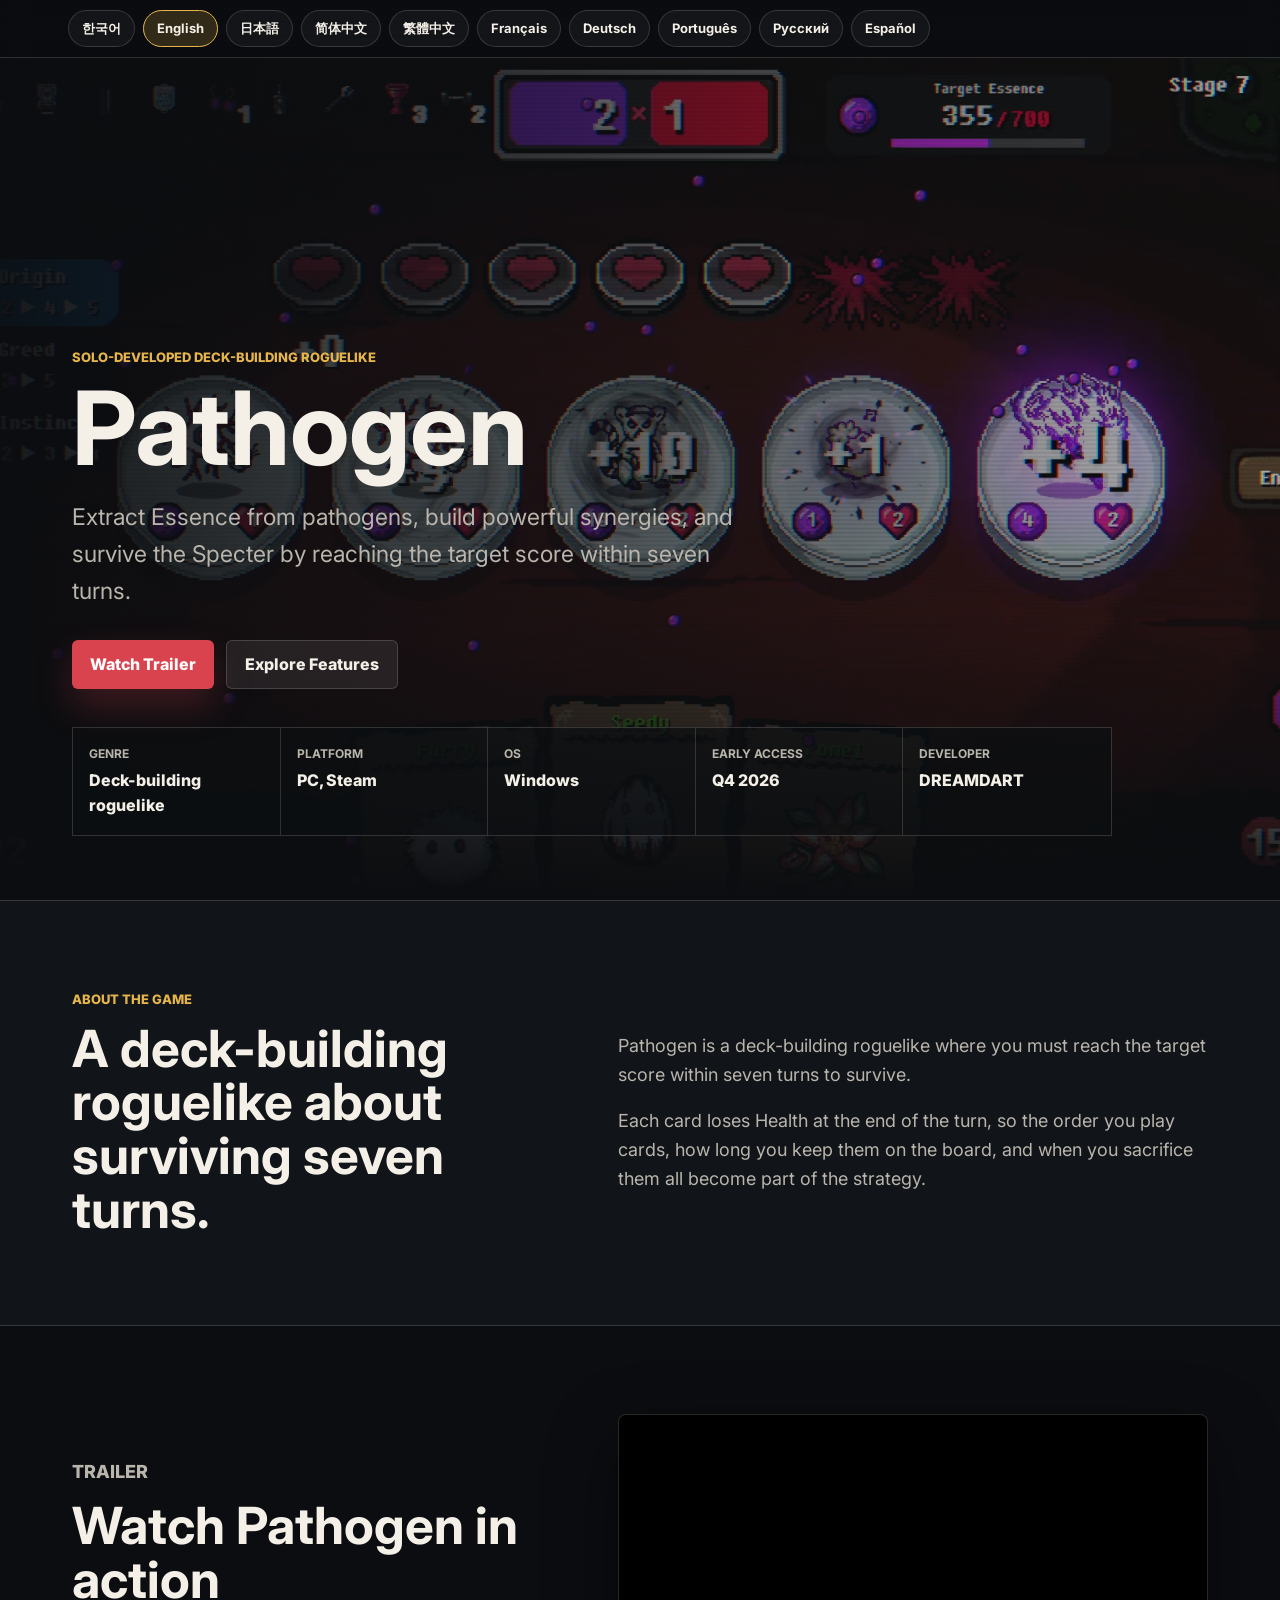
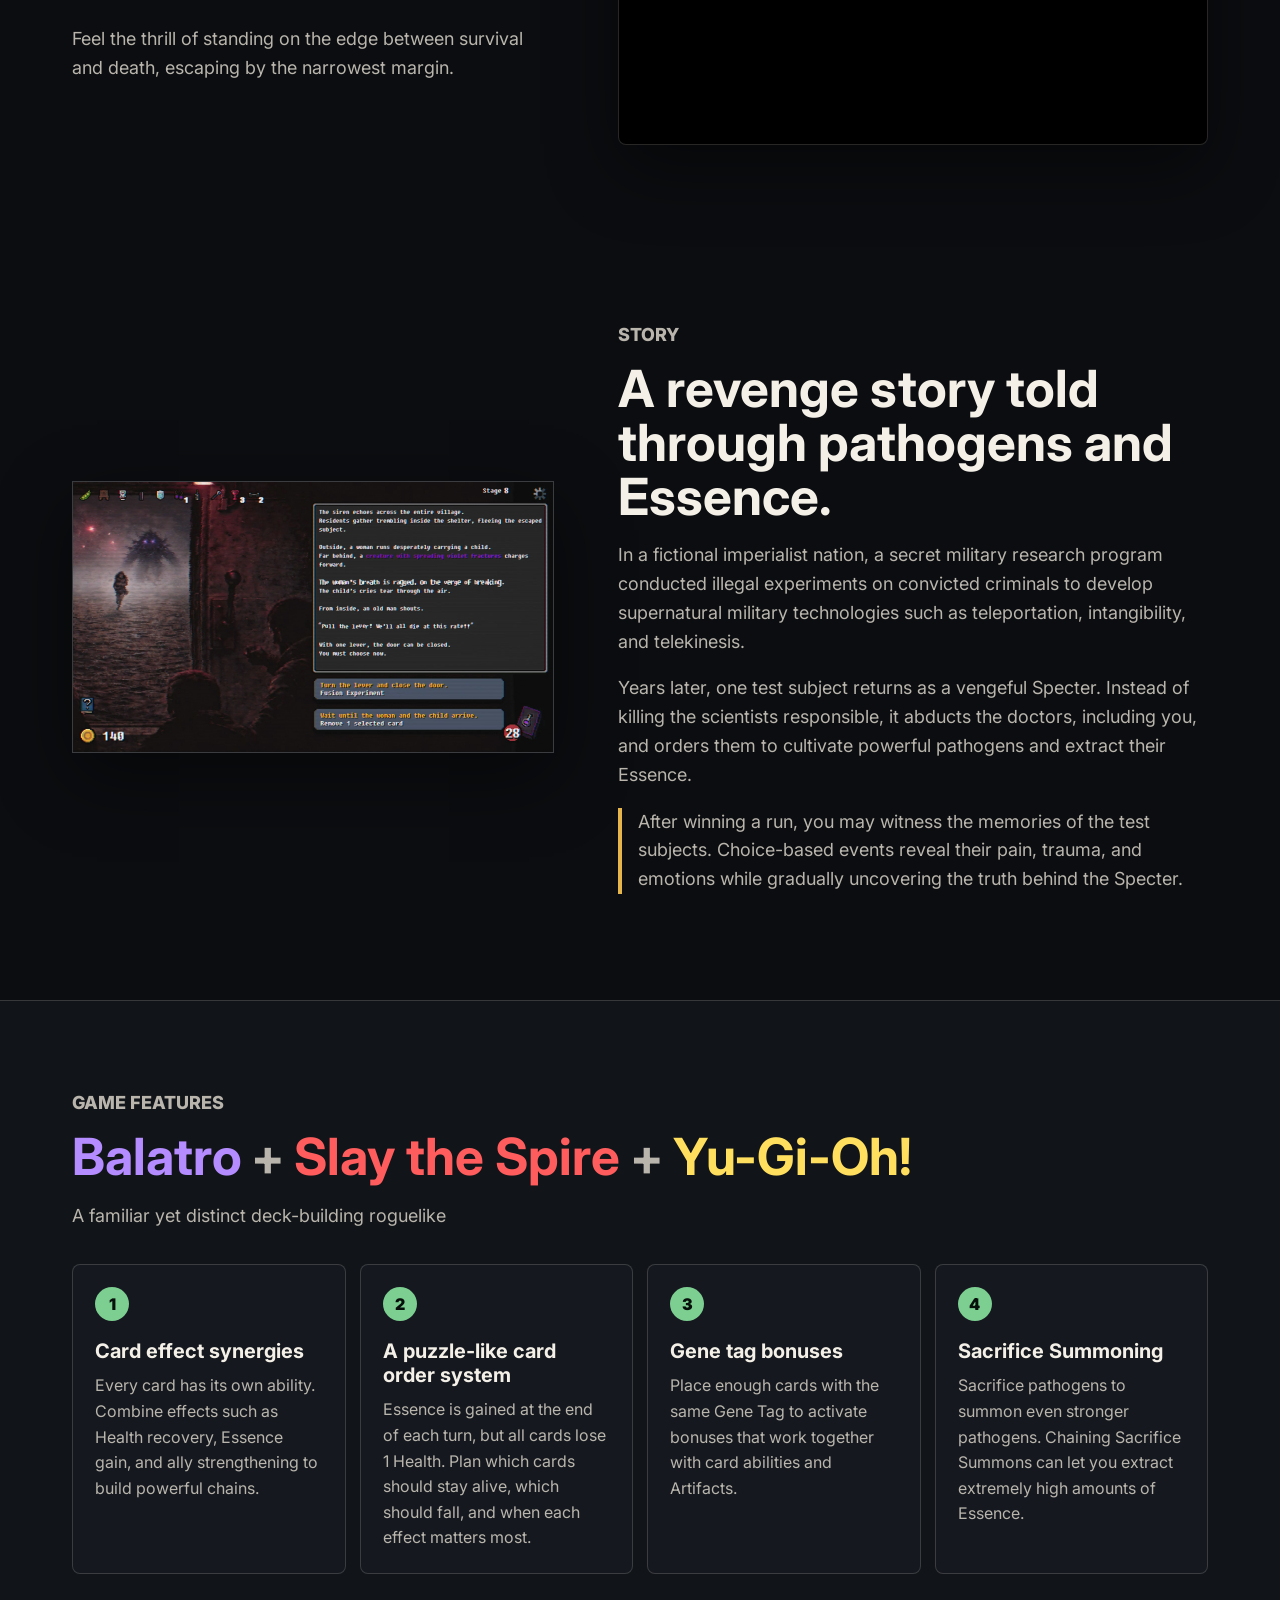
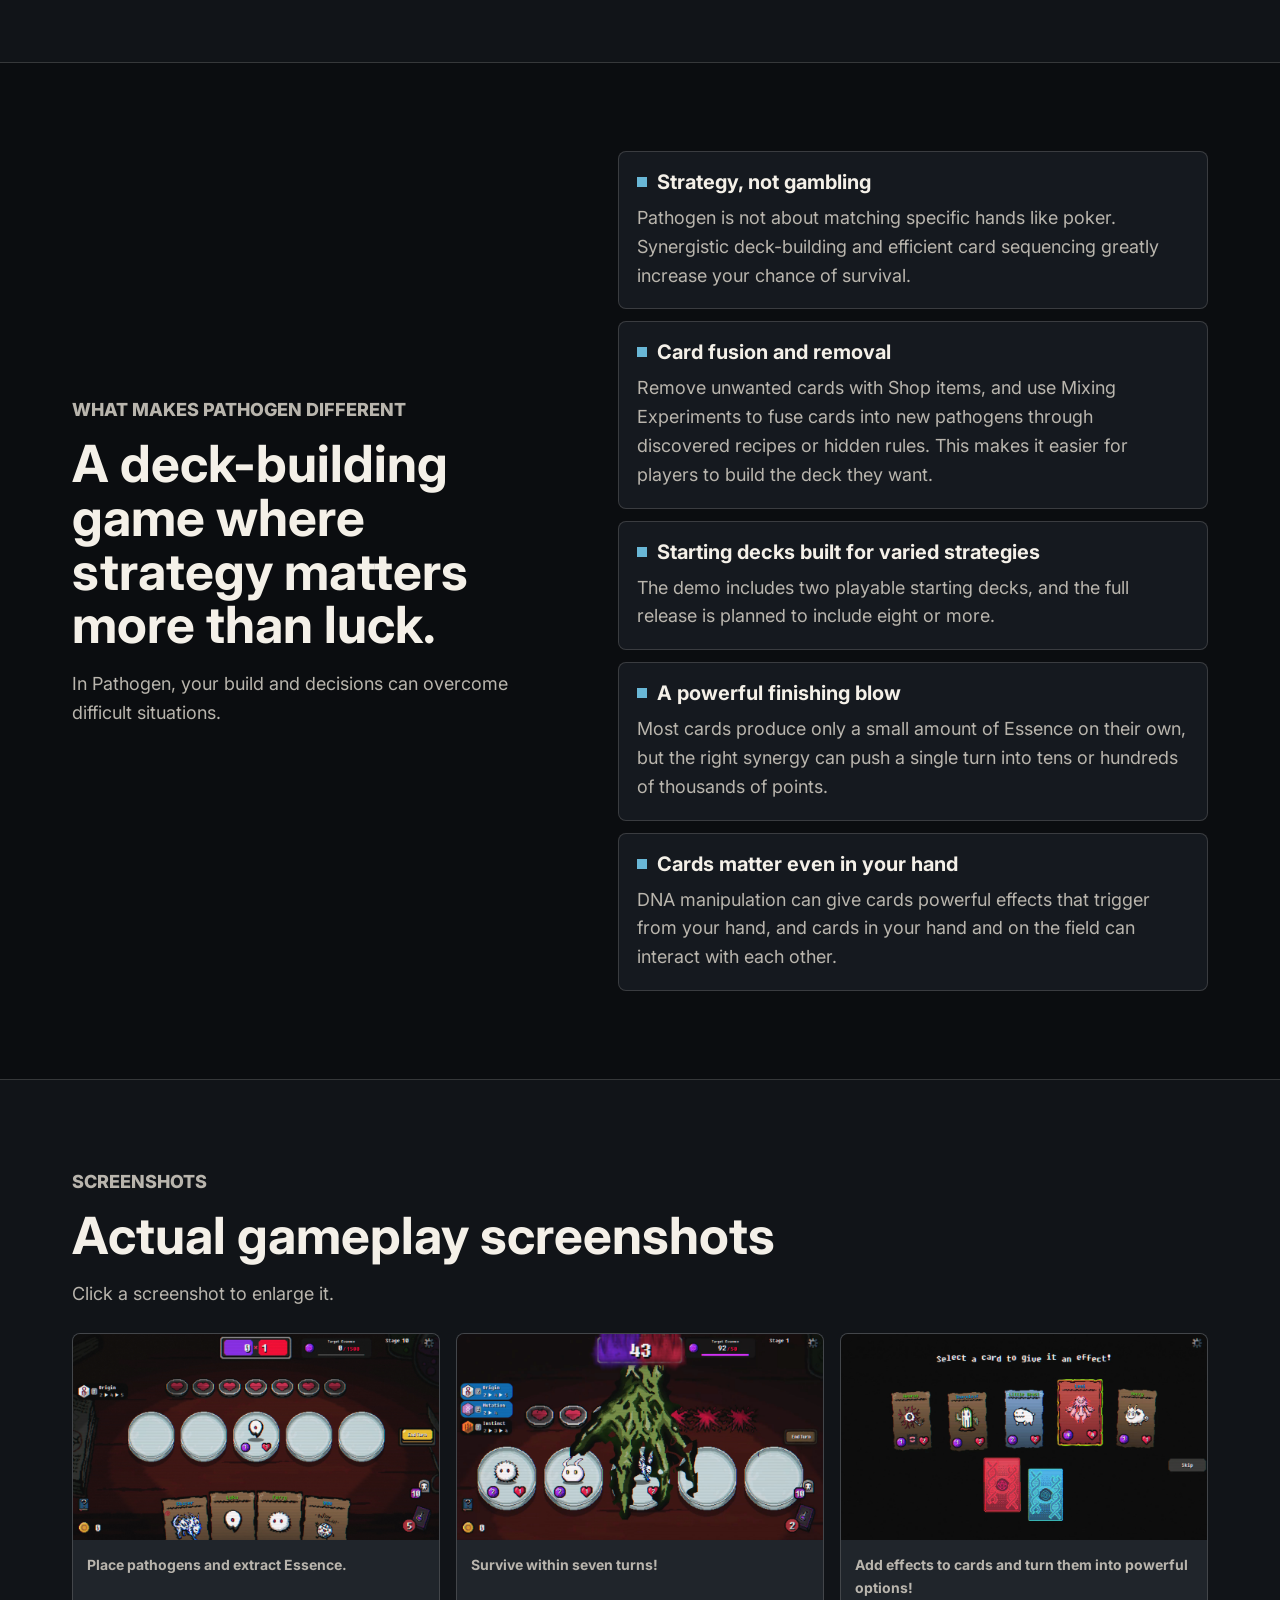
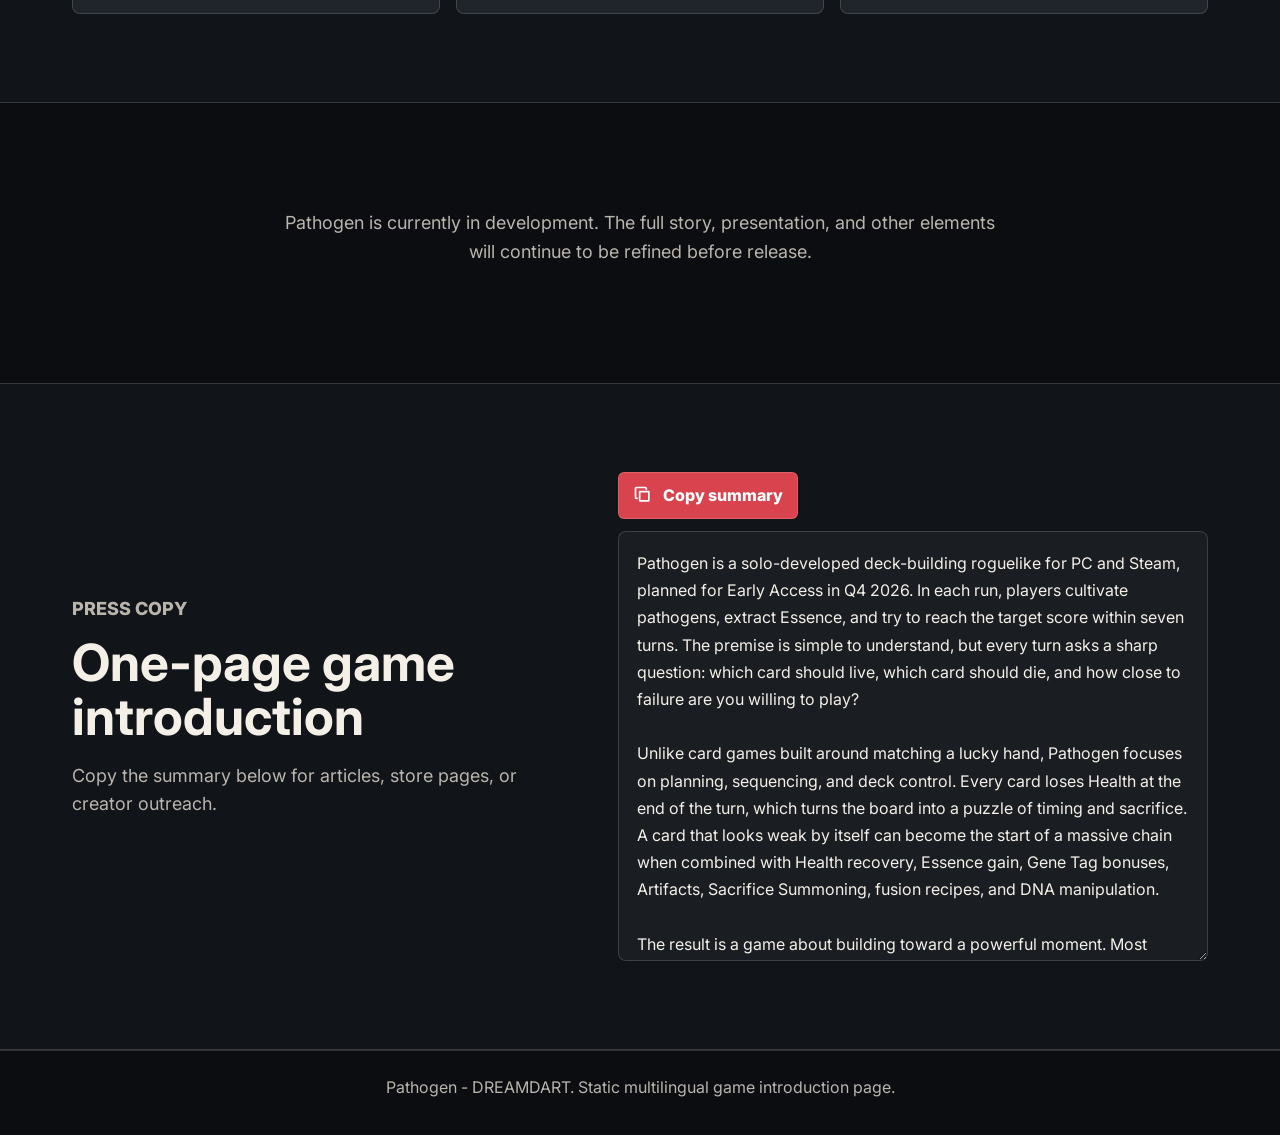
==== index.html @ 03e83bd9 "다시 업로드" ====
<!doctype html>
<html lang="en">
  <head>
    <meta charset="utf-8">
    <meta name="viewport" content="width=device-width, initial-scale=1">
    <title>Pathogen - Deck-Building Roguelike</title>
    <meta
      name="description"
      content="Pathogen is a deck-building roguelike where you extract Essence from pathogens and survive the Specter within seven turns."
    >
    <link rel="preconnect" href="https://fonts.googleapis.com">
    <link rel="preconnect" href="https://fonts.gstatic.com" crossorigin>
    <link
      href="https://fonts.googleapis.com/css2?family=Inter:wght@400;500;600;700;800&display=swap"
      rel="stylesheet"
    >
    <link rel="stylesheet" href="styles.css">
  </head>
  <body>
    <header class="language-bar" aria-label="Language selector">
      <nav class="language-list" id="languageList"></nav>
    </header>

    <main>
      <section class="hero" aria-labelledby="hero-title">
        <div class="hero-media" aria-hidden="true">
          <img src="assets/screenshots/screenshot0002.png" alt="">
        </div>
        <div class="hero-shade"></div>
        <div class="hero-content">
          <p class="eyebrow" data-i18n="hero.kicker"></p>
          <h1 id="hero-title" data-i18n="hero.title"></h1>
          <p class="hero-copy" data-i18n="hero.copy"></p>
          <div class="hero-actions">
            <a class="button primary" href="#trailer" data-i18n="hero.trailer"></a>
            <a class="button secondary" href="#features" data-i18n="hero.features"></a>
          </div>
          <dl class="hero-facts">
            <div>
              <dt data-i18n="facts.genre.label"></dt>
              <dd data-i18n="facts.genre.value"></dd>
            </div>
            <div>
              <dt data-i18n="facts.platform.label"></dt>
              <dd data-i18n="facts.platform.value"></dd>
            </div>
            <div>
              <dt data-i18n="facts.os.label"></dt>
              <dd data-i18n="facts.os.value"></dd>
            </div>
            <div>
              <dt data-i18n="facts.release.label"></dt>
              <dd data-i18n="facts.release.value"></dd>
            </div>
            <div>
              <dt data-i18n="facts.developer.label"></dt>
              <dd data-i18n="facts.developer.value"></dd>
            </div>
          </dl>
        </div>
      </section>

      <section class="intro section-band">
        <div class="section-inner intro-grid">
          <div>
            <p class="eyebrow" data-i18n="overview.kicker"></p>
            <h2 data-i18n="overview.title"></h2>
          </div>
          <div class="intro-copy">
            <p data-i18n="overview.body1"></p>
            <p data-i18n="overview.body2"></p>
          </div>
        </div>
      </section>

      <section id="trailer" class="section-inner trailer-layout" aria-labelledby="trailer-title">
        <div>
          <p class="eyebrow" data-i18n="trailerSection.kicker"></p>
          <h2 id="trailer-title" data-i18n="trailerSection.title"></h2>
          <p data-i18n="trailerSection.body"></p>
        </div>
        <div class="video-frame">
          <iframe
            data-youtube-id="5Hpw1_-Cxgo"
            title="Pathogen trailer"
            referrerpolicy="strict-origin-when-cross-origin"
            allow="accelerometer; autoplay; clipboard-write; encrypted-media; gyroscope; picture-in-picture; web-share"
            allowfullscreen
          ></iframe>
        </div>
      </section>

      <section class="section-inner story-layout" aria-labelledby="story-title">
        <div class="story-image">
          <img src="assets/screenshots/screenshot0004.png" alt="Pathogen story event choice screen">
        </div>
        <div>
          <p class="eyebrow" data-i18n="story.kicker"></p>
          <h2 id="story-title" data-i18n="story.title"></h2>
          <p data-i18n="story.body1"></p>
          <p data-i18n="story.body2"></p>
          <p class="note" data-i18n="story.note"></p>
        </div>
      </section>

      <section id="features" class="section-band feature-band" aria-labelledby="features-title">
        <div class="section-inner">
          <div class="section-heading">
            <p class="eyebrow" data-i18n="features.kicker"></p>
            <h2 id="features-title" data-i18n-rich="features.title"></h2>
            <p data-i18n="features.subtitle"></p>
          </div>
          <div class="feature-grid" id="featureGrid"></div>
        </div>
      </section>

      <section class="section-inner difference-layout" aria-labelledby="difference-title">
        <div>
          <p class="eyebrow" data-i18n="difference.kicker"></p>
          <h2 id="difference-title" data-i18n="difference.title"></h2>
          <p data-i18n="difference.subtitle"></p>
        </div>
        <div class="difference-list" id="differenceList"></div>
      </section>

      <section class="gallery section-band" aria-labelledby="gallery-title">
        <div class="section-inner">
          <div class="section-heading compact">
            <p class="eyebrow" data-i18n="gallery.kicker"></p>
            <h2 id="gallery-title" data-i18n="gallery.title"></h2>
            <p data-i18n="gallery.hint"></p>
          </div>
          <div class="gallery-grid">
            <figure>
              <button class="gallery-button" type="button" data-gallery-image="assets/screenshots/screenshot0001.png">
                <img src="assets/screenshots/screenshot0001.png" alt="Early Pathogen battle board">
              </button>
              <figcaption data-i18n="gallery.items.0"></figcaption>
            </figure>
            <figure>
              <button class="gallery-button" type="button" data-gallery-image="assets/screenshots/screenshot0003.png">
                <img src="assets/screenshots/screenshot0003.png" alt="Boss encounter in Pathogen">
              </button>
              <figcaption data-i18n="gallery.items.1"></figcaption>
            </figure>
            <figure>
              <button class="gallery-button" type="button" data-gallery-image="assets/screenshots/screenshot0005.png">
                <img src="assets/screenshots/screenshot0005.png" alt="DNA modification reward cards">
              </button>
              <figcaption data-i18n="gallery.items.2"></figcaption>
            </figure>
          </div>
        </div>
      </section>

      <section class="section-inner cta" aria-labelledby="cta-title">
        <p id="cta-title" data-i18n="cta.body"></p>
      </section>

      <section class="press section-band" aria-labelledby="press-title">
        <div class="section-inner press-layout">
          <div>
            <p class="eyebrow" data-i18n="press.kicker"></p>
            <h2 id="press-title" data-i18n="press.title"></h2>
            <p data-i18n="press.intro"></p>
          </div>
          <div class="press-copy">
            <button class="icon-button" id="copyPress" type="button">
              <svg aria-hidden="true" viewBox="0 0 24 24">
                <path d="M8 8h11v11H8z"></path>
                <path d="M5 16H4a1 1 0 0 1-1-1V4a1 1 0 0 1 1-1h11a1 1 0 0 1 1 1v1"></path>
              </svg>
              <span data-copy-label data-i18n="press.button"></span>
            </button>
            <textarea id="pressText" readonly></textarea>
          </div>
        </div>
      </section>
    </main>

    <div class="image-modal" id="imageModal" aria-hidden="true">
      <div class="image-modal-panel" role="dialog" aria-modal="true">
        <button class="modal-close" id="modalClose" type="button">×</button>
        <img id="modalImage" alt="">
        <p id="modalCaption"></p>
      </div>
    </div>

    <footer class="footer">
      <span data-i18n="footer"></span>
    </footer>

    <script src="script.js"></script>
  </body>
</html>
---- styles.css ----
:root {
  color-scheme: dark;
  --bg: #0b0d10;
  --panel: #15191f;
  --panel-2: #20252b;
  --text: #f4f0e8;
  --muted: #b9b5ad;
  --line: rgba(244, 240, 232, 0.16);
  --red: #d9434e;
  --gold: #e6b64c;
  --green: #7ccf91;
  --blue: #69b7d6;
  --shadow: rgba(0, 0, 0, 0.45);
}

* {
  box-sizing: border-box;
}

html {
  scroll-behavior: smooth;
}

body {
  margin: 0;
  background: var(--bg);
  color: var(--text);
  font-family: Inter, system-ui, -apple-system, BlinkMacSystemFont, "Segoe UI", sans-serif;
  line-height: 1.6;
}

img {
  display: block;
  max-width: 100%;
}

a {
  color: inherit;
}

.language-bar {
  position: sticky;
  top: 0;
  z-index: 20;
  border-bottom: 1px solid var(--line);
  background: rgba(11, 13, 16, 0.92);
  backdrop-filter: blur(14px);
}

.language-list {
  display: flex;
  gap: 8px;
  max-width: 1180px;
  margin: 0 auto;
  padding: 10px 18px;
  overflow-x: auto;
  scrollbar-width: none;
}

.language-list::-webkit-scrollbar {
  display: none;
}

.language-list button {
  flex: 0 0 auto;
  min-height: 36px;
  border: 1px solid var(--line);
  border-radius: 999px;
  background: rgba(255, 255, 255, 0.04);
  color: var(--text);
  font: inherit;
  font-size: 13px;
  font-weight: 700;
  padding: 7px 13px;
  cursor: pointer;
}

.language-list button:hover,
.language-list button.is-active {
  border-color: var(--gold);
  background: rgba(230, 182, 76, 0.18);
}

.hero {
  position: relative;
  min-height: calc(100vh - 58px);
  display: flex;
  align-items: flex-end;
  overflow: hidden;
}

.hero-media,
.hero-shade {
  position: absolute;
  inset: 0;
}

.hero-media img {
  width: 100%;
  height: 100%;
  object-fit: cover;
}

.hero-shade {
  background:
    linear-gradient(90deg, rgba(11, 13, 16, 0.95), rgba(11, 13, 16, 0.66) 48%, rgba(11, 13, 16, 0.3)),
    linear-gradient(0deg, #0b0d10 0%, rgba(11, 13, 16, 0) 32%);
}

.hero-content {
  position: relative;
  width: min(1180px, 100%);
  margin: 0 auto;
  padding: 96px 22px 64px;
}

.eyebrow {
  margin: 0 0 12px;
  color: var(--gold);
  font-size: 13px;
  font-weight: 800;
  letter-spacing: 0;
  text-transform: uppercase;
}

h1,
h2,
h3,
p {
  overflow-wrap: anywhere;
}

h1 {
  max-width: 760px;
  margin: 0;
  font-size: clamp(48px, 8vw, 104px);
  line-height: 0.95;
  letter-spacing: 0;
}

h2 {
  margin: 0;
  font-size: clamp(30px, 4vw, 58px);
  line-height: 1.05;
  letter-spacing: 0;
}

.game-mix-title {
  display: inline-flex;
  flex-wrap: wrap;
  gap: 0.18em;
}

.section-heading {
  max-width: 1120px;
  margin-bottom: 34px;
}

.mix-balatro {
  color: #b58cff;
}

.mix-slay {
  color: #ff5d5d;
}

.mix-yugioh {
  color: #ffdf5d;
}

.mix-plus {
  color: var(--muted);
}

h3 {
  margin: 0 0 10px;
  font-size: 20px;
  line-height: 1.2;
}

.hero-copy {
  max-width: 690px;
  margin: 22px 0 0;
  color: var(--muted);
  font-size: clamp(18px, 2vw, 23px);
}

.hero-actions {
  display: flex;
  flex-wrap: wrap;
  gap: 12px;
  margin: 30px 0;
}

.button {
  display: inline-flex;
  align-items: center;
  justify-content: center;
  min-height: 46px;
  border-radius: 6px;
  padding: 11px 18px;
  font-weight: 800;
  text-decoration: none;
}

.button.primary {
  background: var(--red);
  color: #fff;
  box-shadow: 0 16px 36px rgba(217, 67, 78, 0.25);
}

.button.secondary {
  border: 1px solid var(--line);
  background: rgba(255, 255, 255, 0.08);
}

.hero-facts {
  display: grid;
  grid-template-columns: repeat(5, minmax(0, 1fr));
  max-width: 1040px;
  margin: 38px 0 0;
  border: 1px solid var(--line);
  background: rgba(12, 14, 17, 0.72);
}

.hero-facts div {
  min-width: 0;
  padding: 16px;
  border-right: 1px solid var(--line);
}

.hero-facts div:last-child {
  border-right: 0;
}

dt {
  color: var(--muted);
  font-size: 12px;
  font-weight: 700;
  text-transform: uppercase;
}

dd {
  margin: 4px 0 0;
  font-weight: 800;
}

.section-band {
  background: #111418;
  border-block: 1px solid var(--line);
}

.section-inner {
  width: min(1180px, 100%);
  margin: 0 auto;
  padding: 88px 22px;
}

.intro-grid,
.story-layout,
.difference-layout,
.trailer-layout,
.press-layout {
  display: grid;
  grid-template-columns: minmax(0, 0.9fr) minmax(0, 1.1fr);
  gap: clamp(28px, 5vw, 72px);
  align-items: center;
}

.intro-copy p,
.story-layout p,
.difference-layout p,
.trailer-layout p,
.press-layout p,
.section-heading p,
.cta p {
  color: var(--muted);
  font-size: 18px;
}

.video-frame {
  position: relative;
  overflow: hidden;
  border: 1px solid var(--line);
  border-radius: 8px;
  background: #000;
  box-shadow: 0 24px 70px var(--shadow);
  aspect-ratio: 16 / 9;
}

.video-frame iframe {
  position: absolute;
  inset: 0;
  width: 100%;
  height: 100%;
  border: 0;
}

.story-image {
  border: 1px solid var(--line);
  background: var(--panel);
  box-shadow: 0 24px 70px var(--shadow);
}

.story-image img {
  width: 100%;
  aspect-ratio: 16 / 9;
  object-fit: cover;
}

.note {
  border-left: 4px solid var(--gold);
  padding-left: 16px;
}

.section-heading.compact {
  margin-bottom: 24px;
}

.feature-grid {
  display: grid;
  grid-template-columns: repeat(4, minmax(0, 1fr));
  gap: 14px;
}

.feature-card,
.difference-item {
  border: 1px solid var(--line);
  border-radius: 8px;
  background: var(--panel);
}

.feature-card {
  min-height: 270px;
  padding: 22px;
}

.feature-card .number {
  display: inline-grid;
  place-items: center;
  width: 34px;
  height: 34px;
  margin-bottom: 18px;
  border-radius: 50%;
  background: var(--green);
  color: #07100a;
  font-weight: 900;
}

.feature-card p,
.difference-item p {
  margin: 0;
  color: var(--muted);
}

.difference-list {
  display: grid;
  gap: 12px;
}

.difference-item {
  padding: 18px;
}

.difference-item h3 {
  display: flex;
  align-items: center;
  gap: 10px;
}

.difference-item h3::before {
  content: "";
  width: 10px;
  height: 10px;
  flex: 0 0 auto;
  background: var(--blue);
}

.gallery-grid {
  display: grid;
  grid-template-columns: repeat(3, minmax(0, 1fr));
  gap: 16px;
}

figure {
  margin: 0;
  overflow: hidden;
  border: 1px solid var(--line);
  border-radius: 8px;
  background: var(--panel-2);
}

figure img {
  width: 100%;
  aspect-ratio: 16 / 9;
  object-fit: cover;
}

.gallery-button {
  display: block;
  width: 100%;
  padding: 0;
  border: 0;
  background: transparent;
  color: inherit;
  cursor: zoom-in;
}

.gallery-button img {
  transition: transform 180ms ease, filter 180ms ease;
}

.gallery-button:hover img,
.gallery-button:focus-visible img {
  filter: brightness(1.12);
  transform: scale(1.02);
}

figcaption {
  min-height: 64px;
  padding: 14px;
  color: var(--muted);
  font-size: 14px;
  font-weight: 700;
}

.cta {
  text-align: center;
}

.cta p {
  max-width: 720px;
  margin: 18px auto 28px;
}

.press-copy {
  display: grid;
  gap: 12px;
}

.icon-button {
  justify-self: start;
  display: inline-flex;
  align-items: center;
  gap: 10px;
  min-height: 44px;
  border: 1px solid var(--line);
  border-radius: 6px;
  background: var(--red);
  color: #fff;
  font: inherit;
  font-weight: 800;
  padding: 10px 14px;
  cursor: pointer;
}

.icon-button svg {
  width: 20px;
  height: 20px;
  fill: none;
  stroke: currentColor;
  stroke-width: 2;
  stroke-linecap: round;
  stroke-linejoin: round;
}

.press-copy textarea {
  width: 100%;
  min-height: 430px;
  resize: vertical;
  border: 1px solid var(--line);
  border-radius: 8px;
  background: rgba(255, 255, 255, 0.04);
  color: var(--text);
  font: inherit;
  line-height: 1.7;
  padding: 18px;
}

.image-modal {
  position: fixed;
  inset: 0;
  z-index: 40;
  display: none;
  align-items: center;
  justify-content: center;
  padding: 24px;
  background: rgba(0, 0, 0, 0.82);
}

.image-modal.is-open {
  display: flex;
}

.modal-open {
  overflow: hidden;
}

.image-modal-panel {
  position: relative;
  width: min(1180px, 100%);
}

.image-modal-panel img {
  width: 100%;
  max-height: 82vh;
  object-fit: contain;
  border: 1px solid var(--line);
  border-radius: 8px;
  background: #000;
}

.image-modal-panel p {
  margin: 12px 0 0;
  color: var(--text);
  text-align: center;
  font-weight: 700;
}

.modal-close {
  position: absolute;
  top: -16px;
  right: -16px;
  display: grid;
  place-items: center;
  width: 42px;
  height: 42px;
  border: 1px solid var(--line);
  border-radius: 50%;
  background: var(--red);
  color: #fff;
  font-size: 30px;
  line-height: 1;
  cursor: pointer;
}

.footer {
  border-top: 1px solid var(--line);
  padding: 24px 18px 34px;
  color: var(--muted);
  text-align: center;
}

@media (max-width: 920px) {
  .hero-facts,
  .feature-grid,
  .gallery-grid,
  .intro-grid,
  .story-layout,
  .difference-layout,
  .trailer-layout,
  .press-layout {
    grid-template-columns: 1fr;
  }

  .hero-facts div {
    border-right: 0;
    border-bottom: 1px solid var(--line);
  }

  .hero-facts div:last-child {
    border-bottom: 0;
  }

  .feature-card {
    min-height: auto;
  }
}

@media (max-width: 560px) {
  .hero {
    min-height: 720px;
  }

  .hero-content,
  .section-inner {
    padding-inline: 16px;
  }

  .hero-content {
    padding-top: 72px;
  }

  .button {
    width: 100%;
  }

  .modal-close {
    top: 8px;
    right: 8px;
  }
}
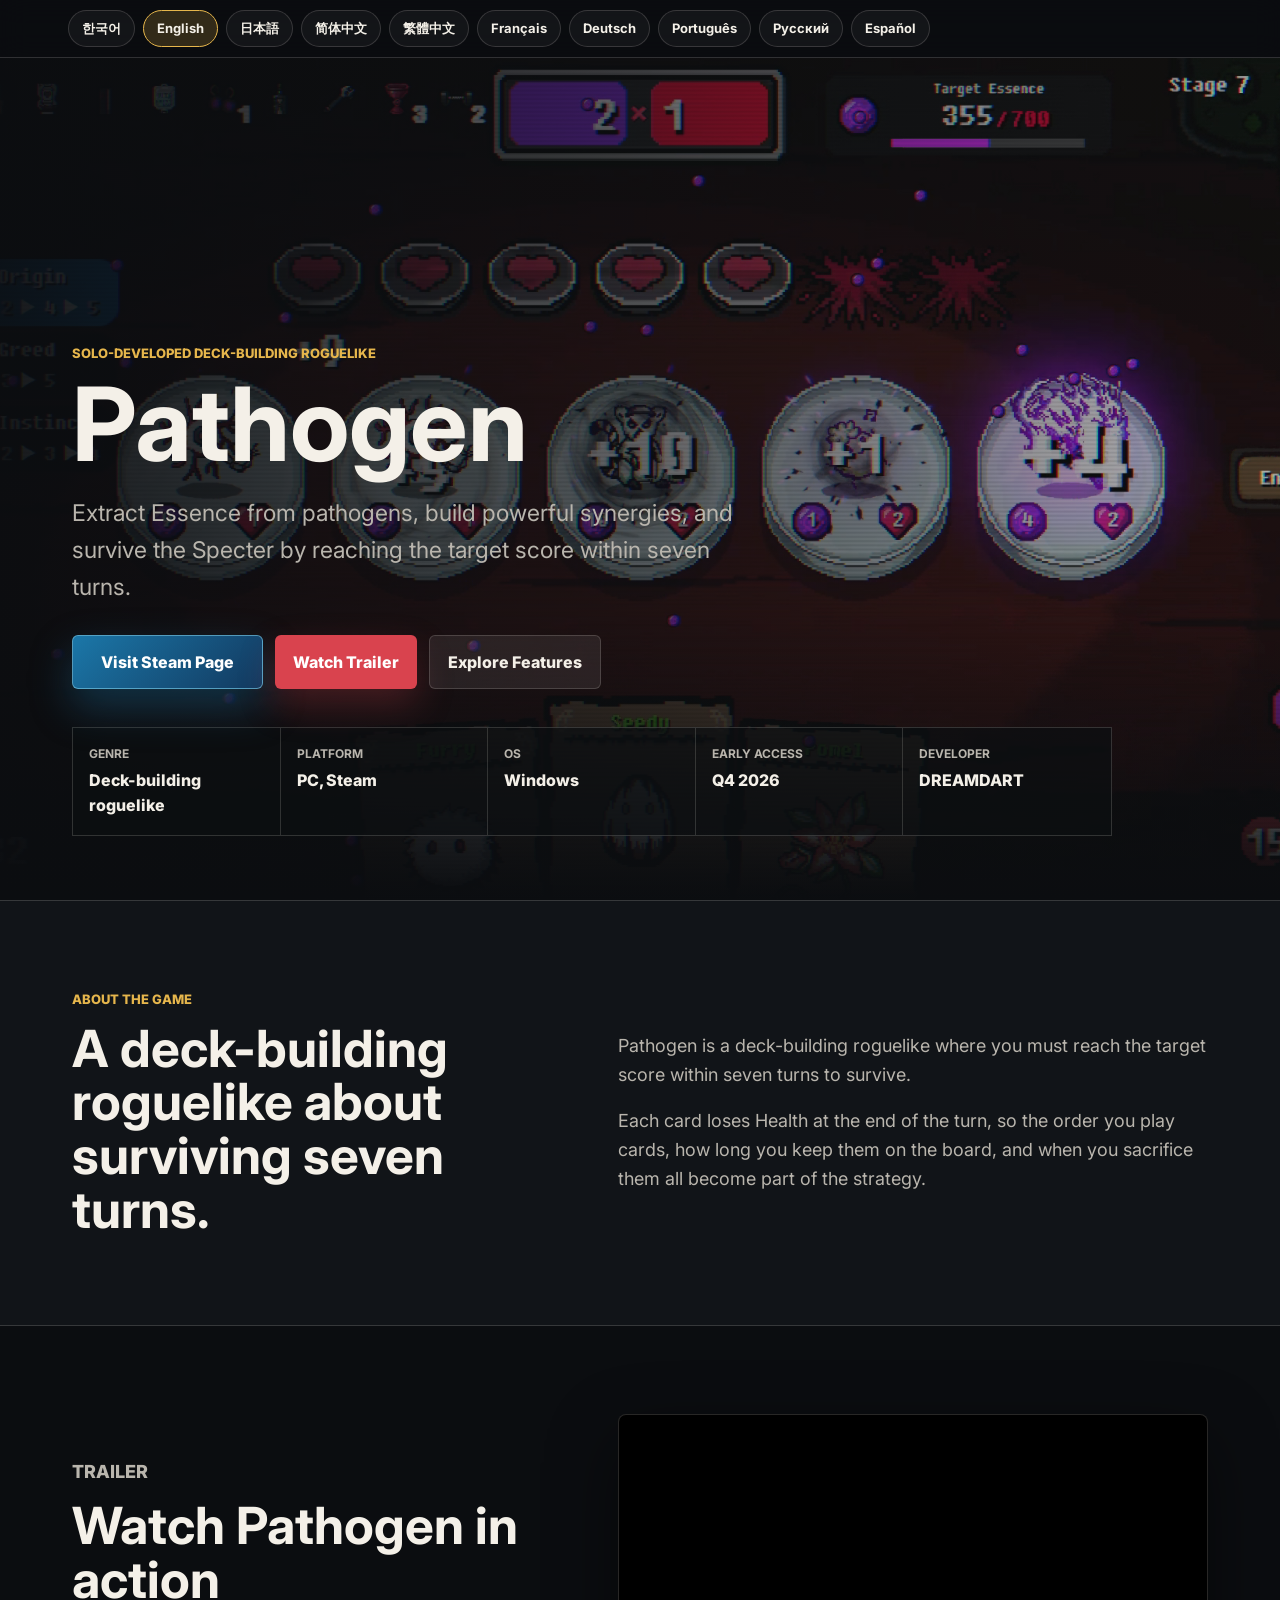
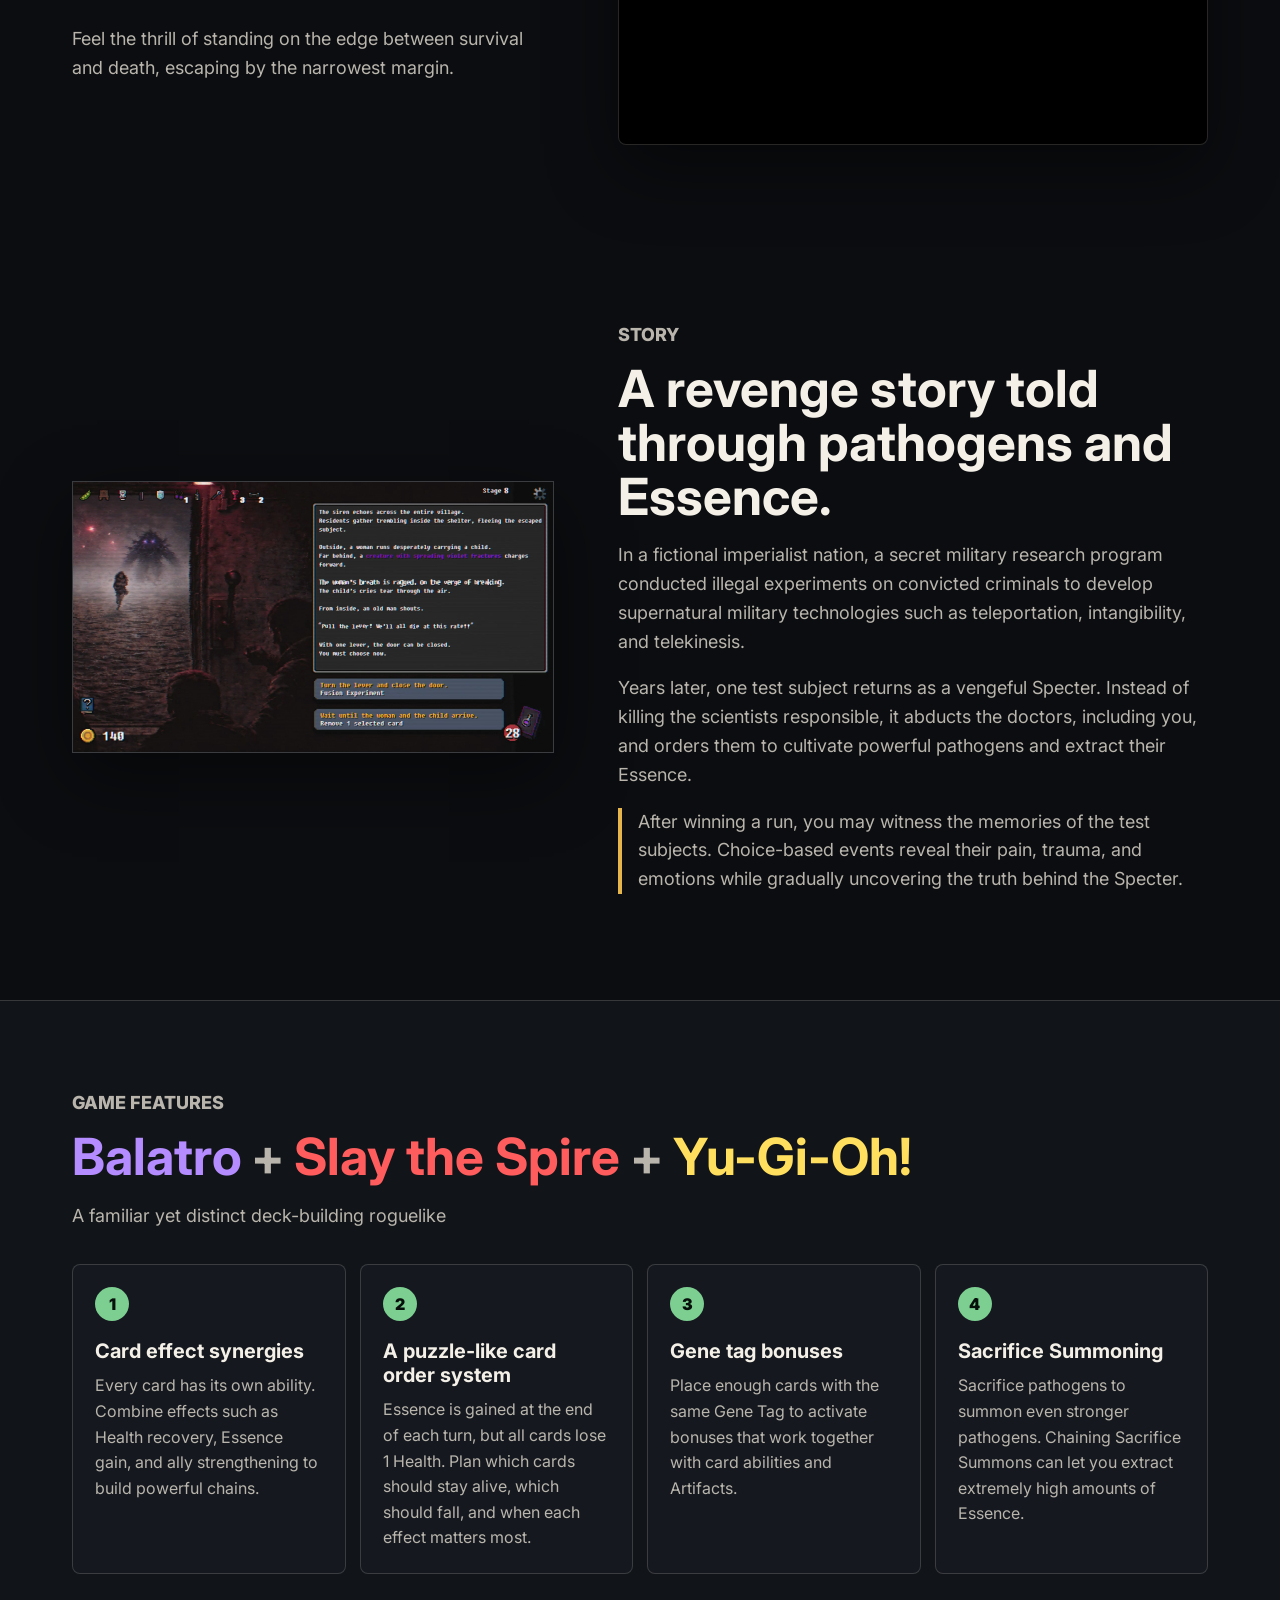
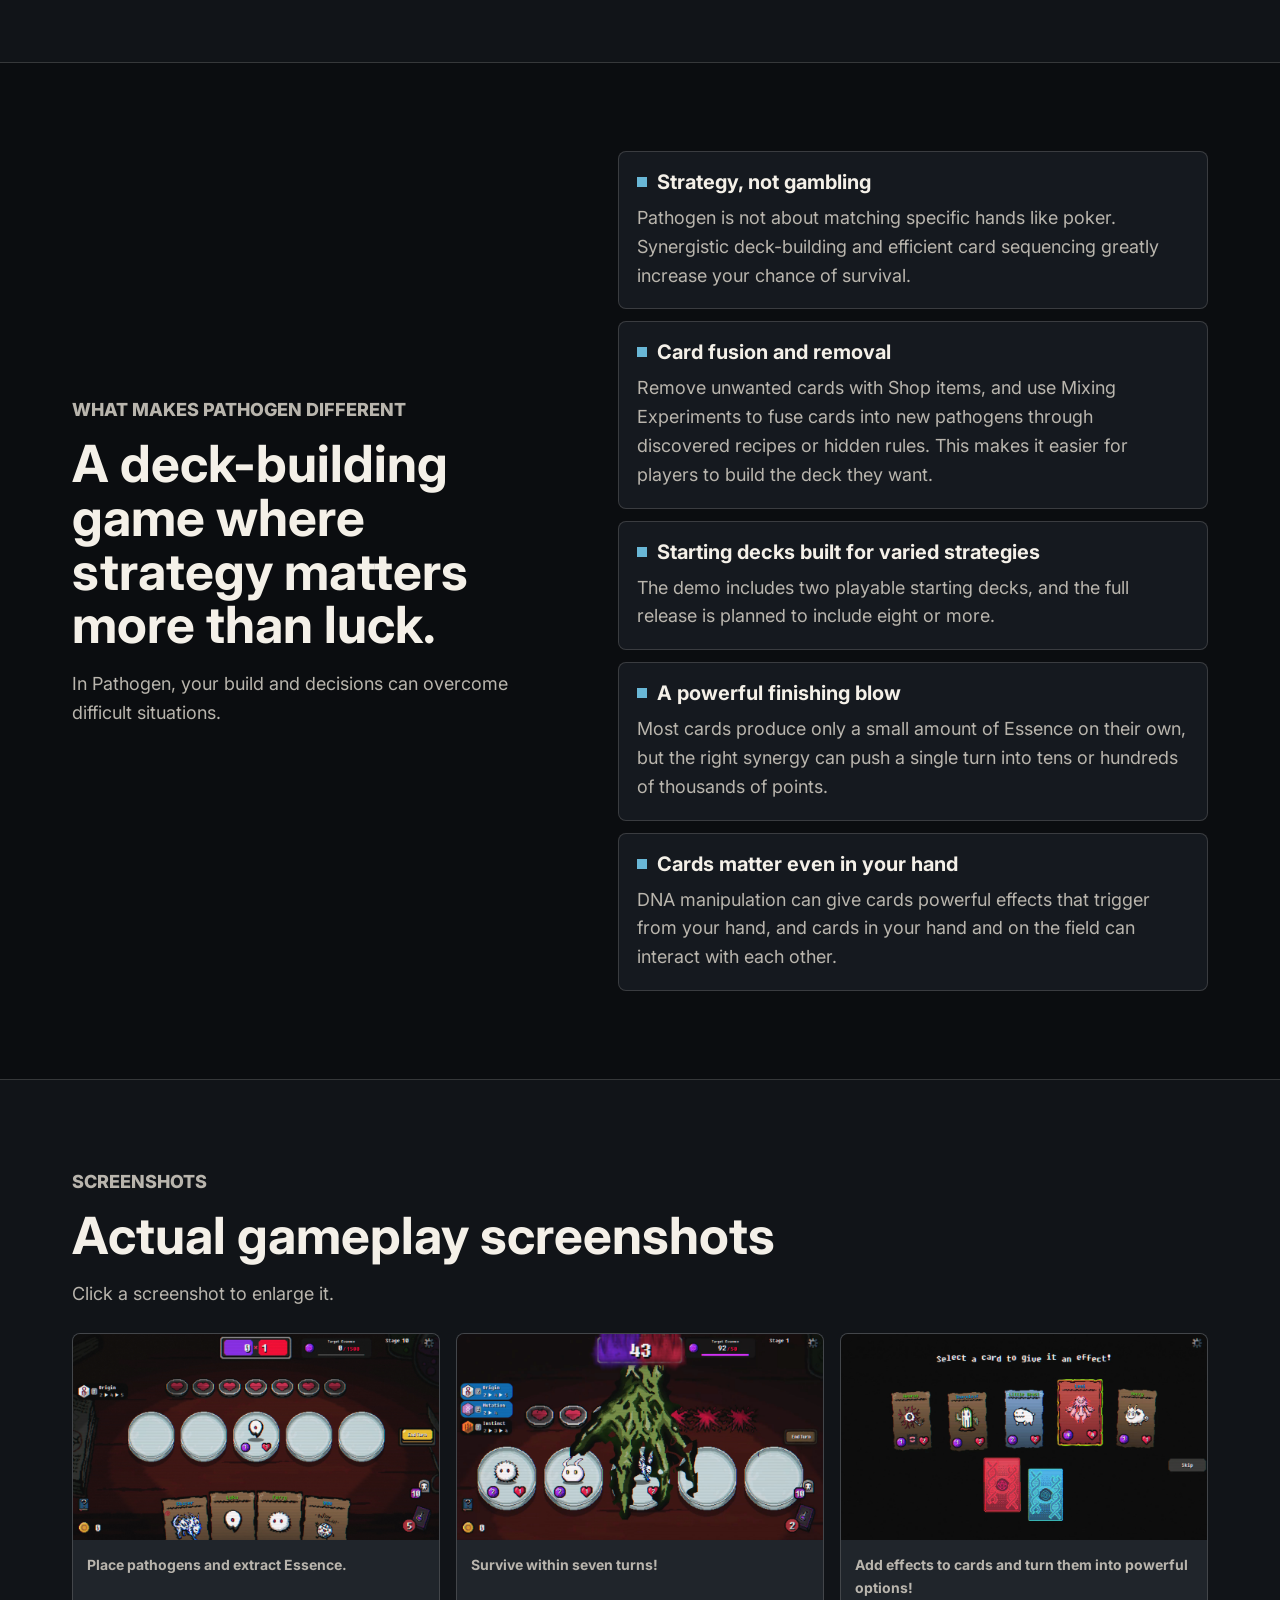
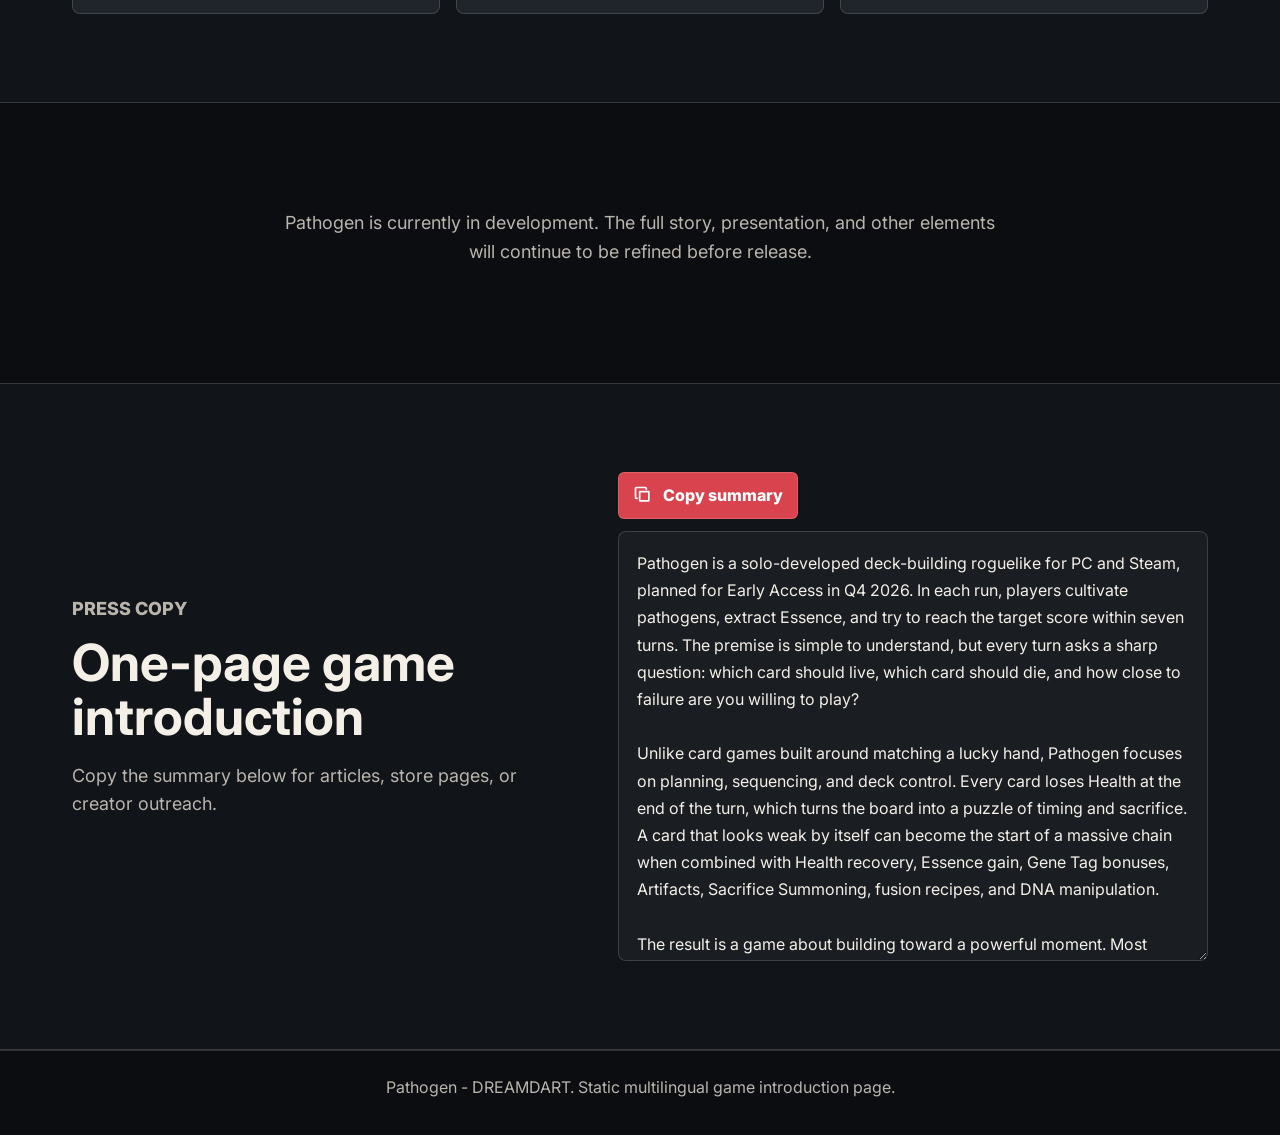
==== commit 23ddb501: "스팀 페이지 추가, 유튜브링크 수정" ====
--- a/index.html
+++ b/index.html
@@ -32,6 +32,7 @@
           <h1 id="hero-title" data-i18n="hero.title"></h1>
           <p class="hero-copy" data-i18n="hero.copy"></p>
           <div class="hero-actions">
+            <a class="button steam" href="https://store.steampowered.com/app/4718090/Pathogen/" target="_blank" rel="noreferrer" data-i18n="hero.steam"></a>
             <a class="button primary" href="#trailer" data-i18n="hero.trailer"></a>
             <a class="button secondary" href="#features" data-i18n="hero.features"></a>
           </div>
@@ -81,7 +82,7 @@
         </div>
         <div class="video-frame">
           <iframe
-            data-youtube-id="5Hpw1_-Cxgo"
+            data-youtube-id="1TwyJMQPKNs"
             title="Pathogen trailer"
             referrerpolicy="strict-origin-when-cross-origin"
             allow="accelerometer; autoplay; clipboard-write; encrypted-media; gyroscope; picture-in-picture; web-share"
--- a/styles.css
+++ b/styles.css
@@ -209,6 +209,19 @@
   box-shadow: 0 16px 36px rgba(217, 67, 78, 0.25);
 }
 
+.button.steam {
+  min-height: 54px;
+  padding: 13px 28px;
+  border: 1px solid rgba(105, 183, 214, 0.75);
+  background: linear-gradient(135deg, #1b77a8, #12395f);
+  color: #fff;
+  box-shadow: 0 18px 42px rgba(27, 119, 168, 0.36);
+}
+
+.button.steam:hover {
+  filter: brightness(1.12);
+}
+
 .button.secondary {
   border: 1px solid var(--line);
   background: rgba(255, 255, 255, 0.08);
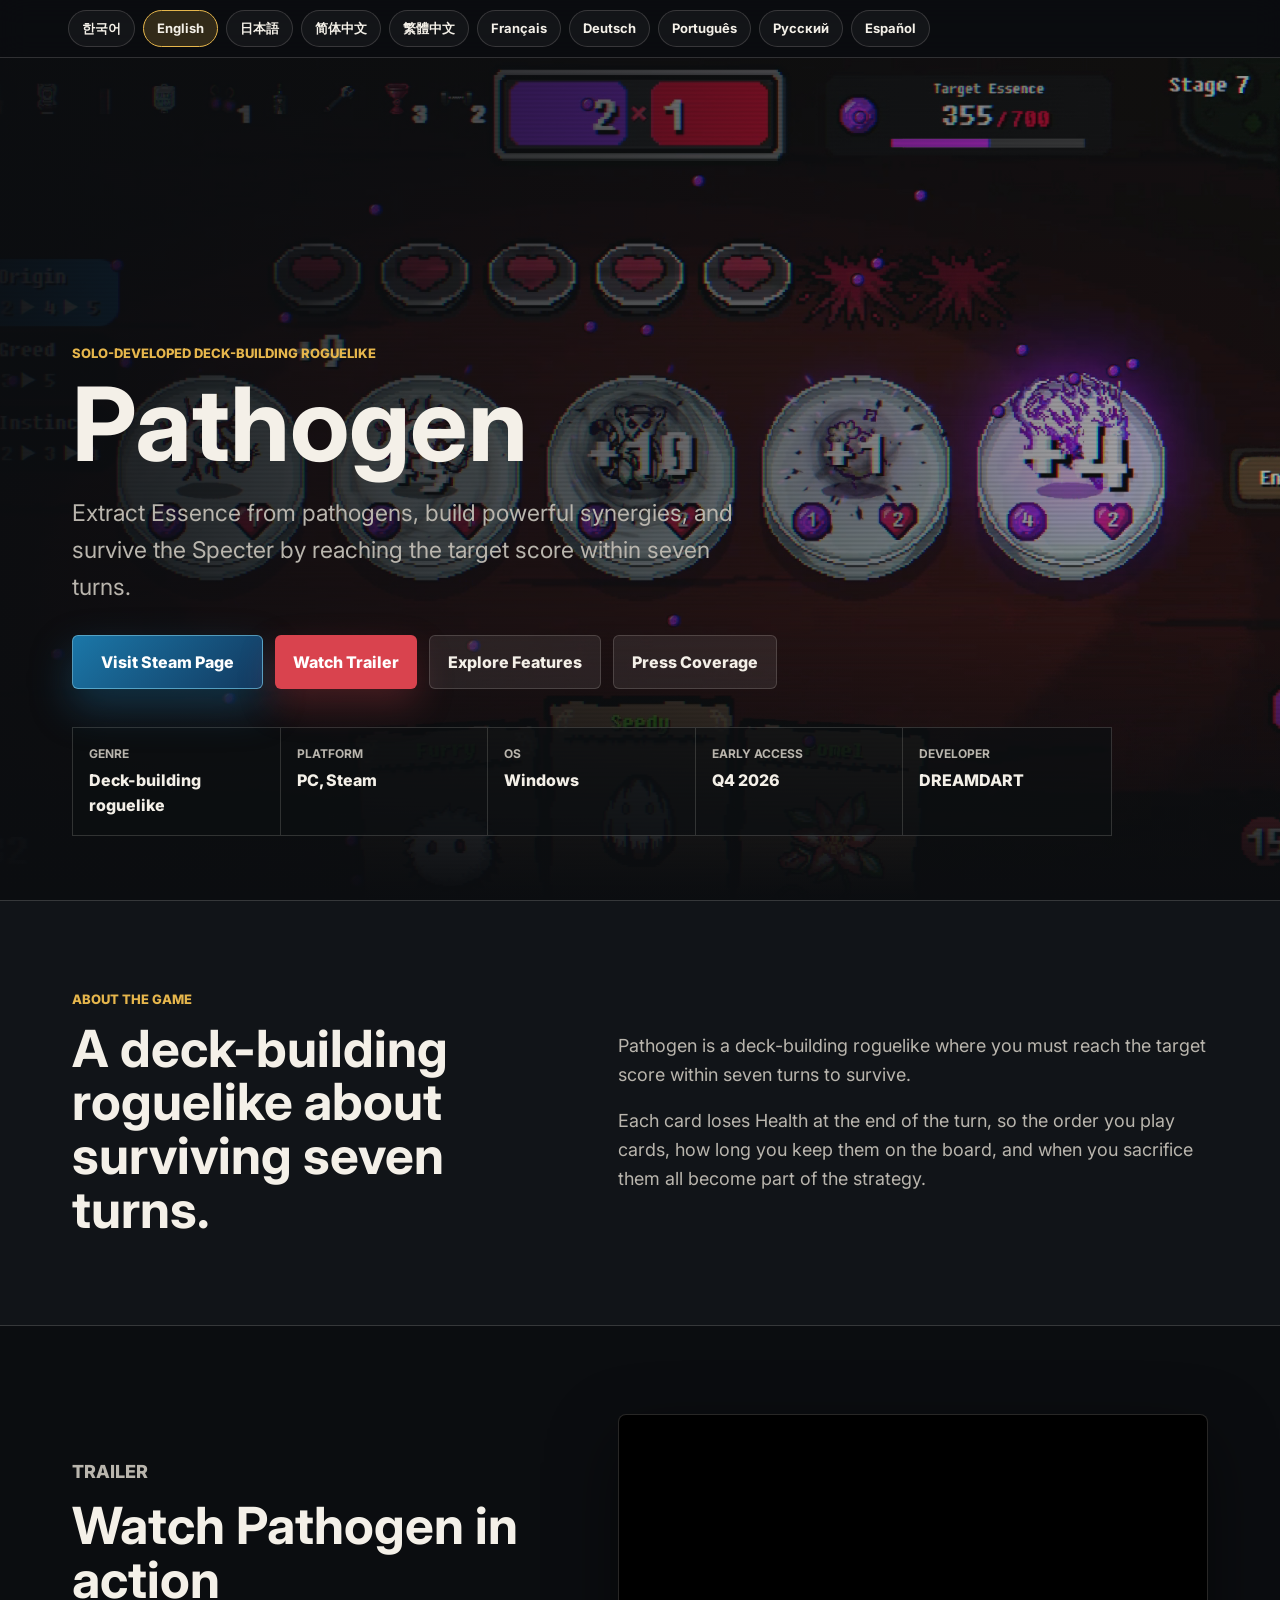
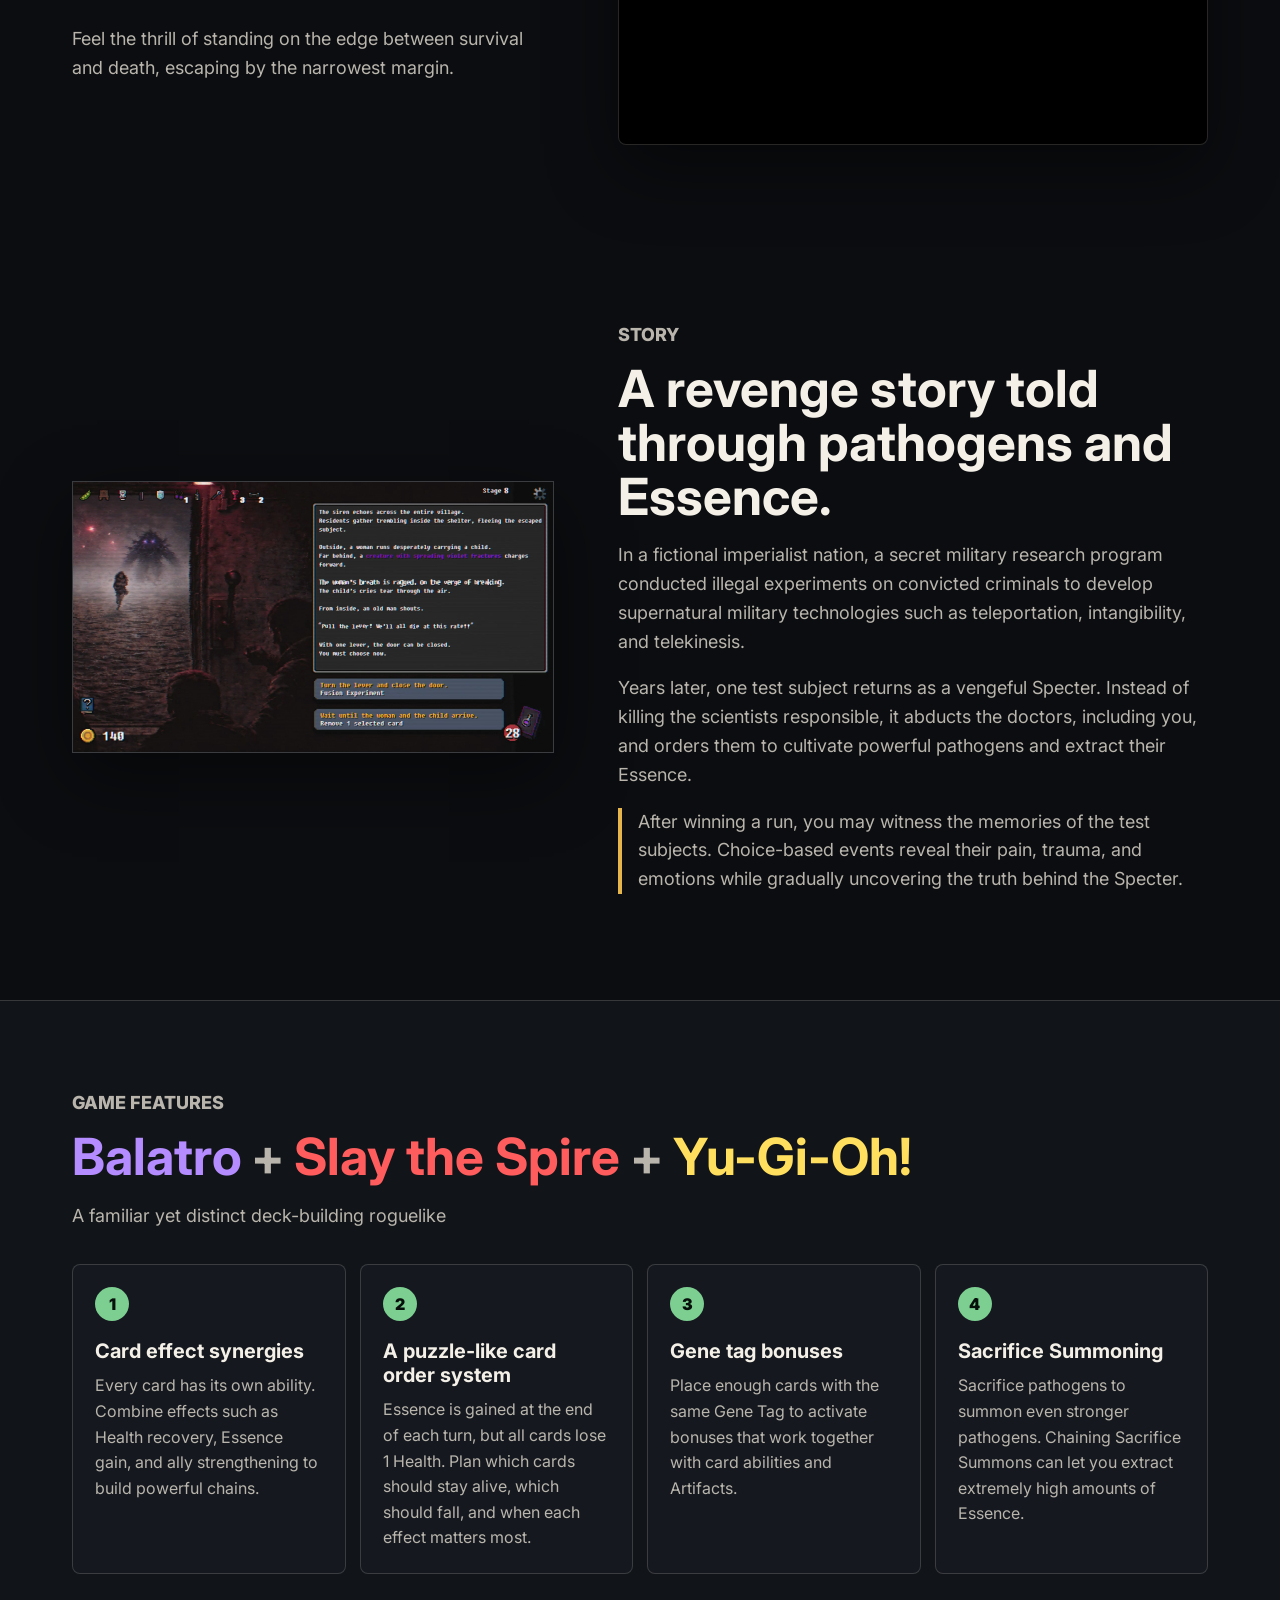
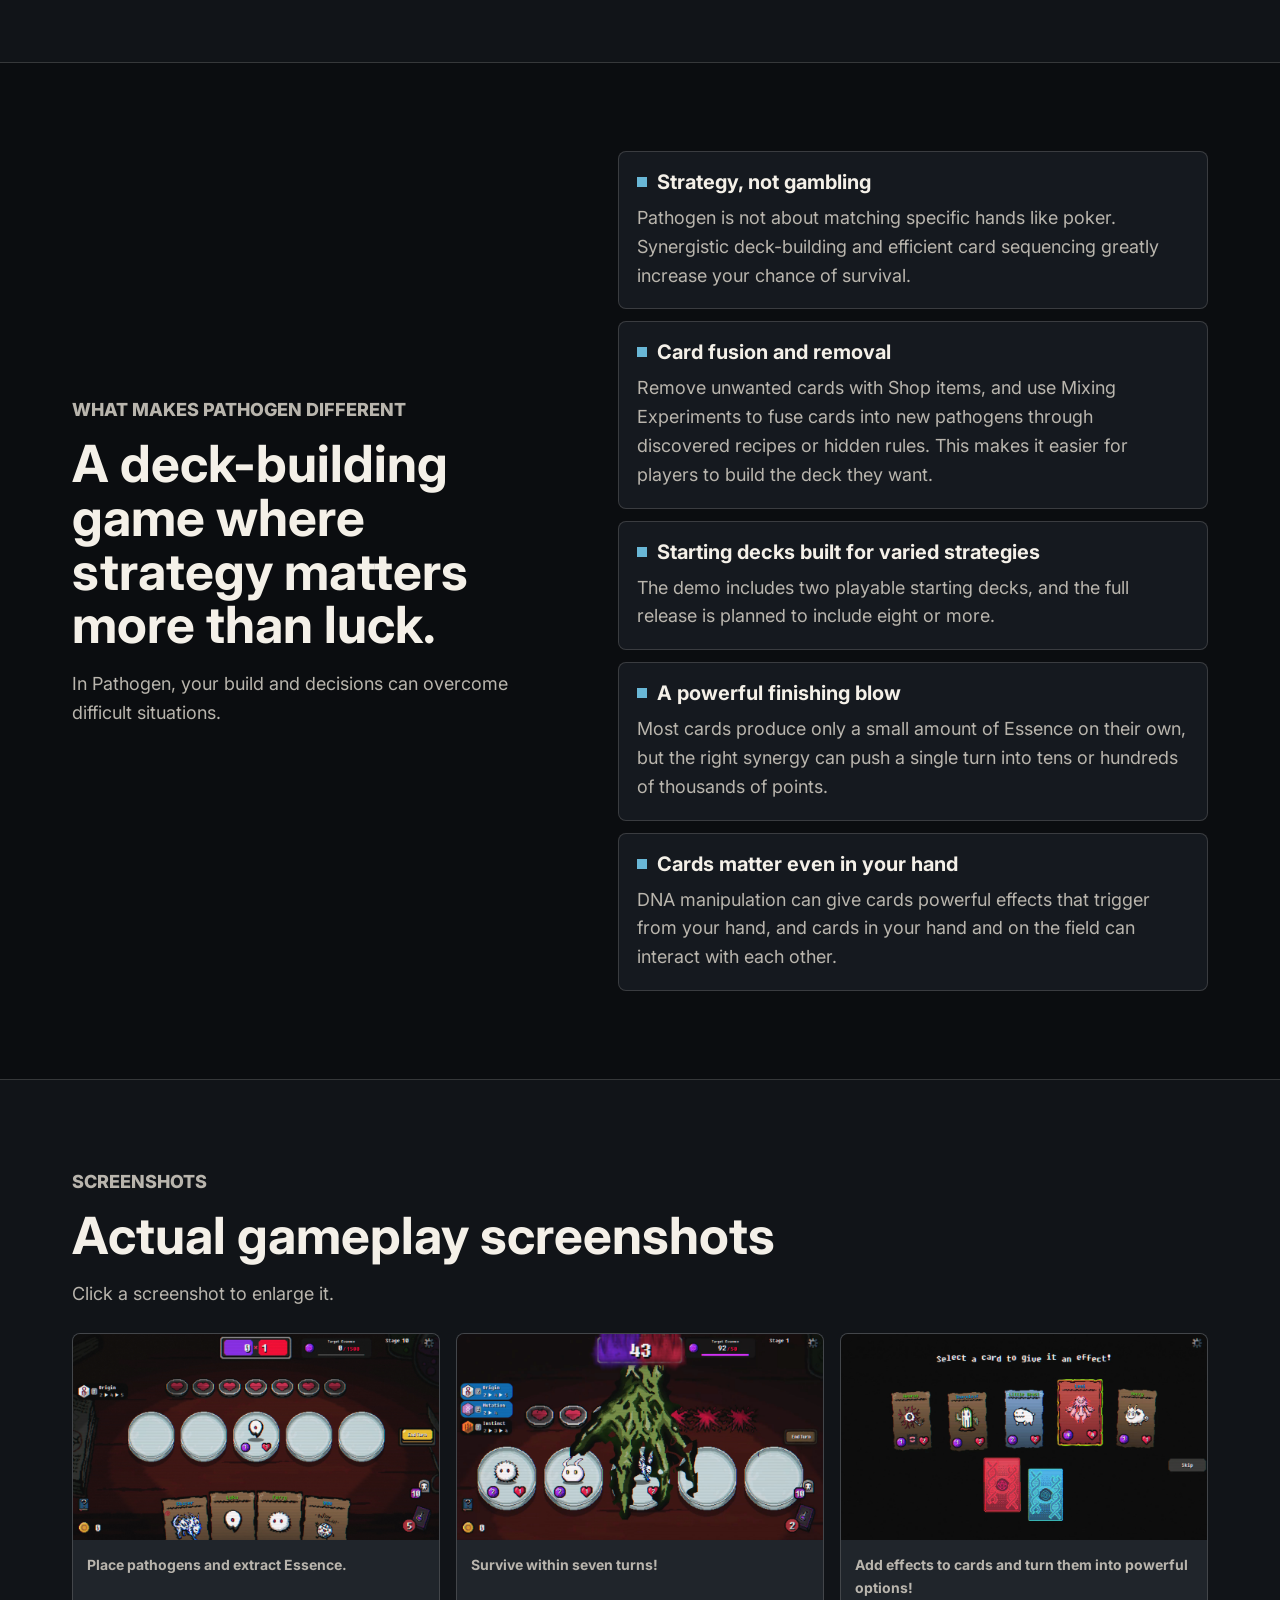
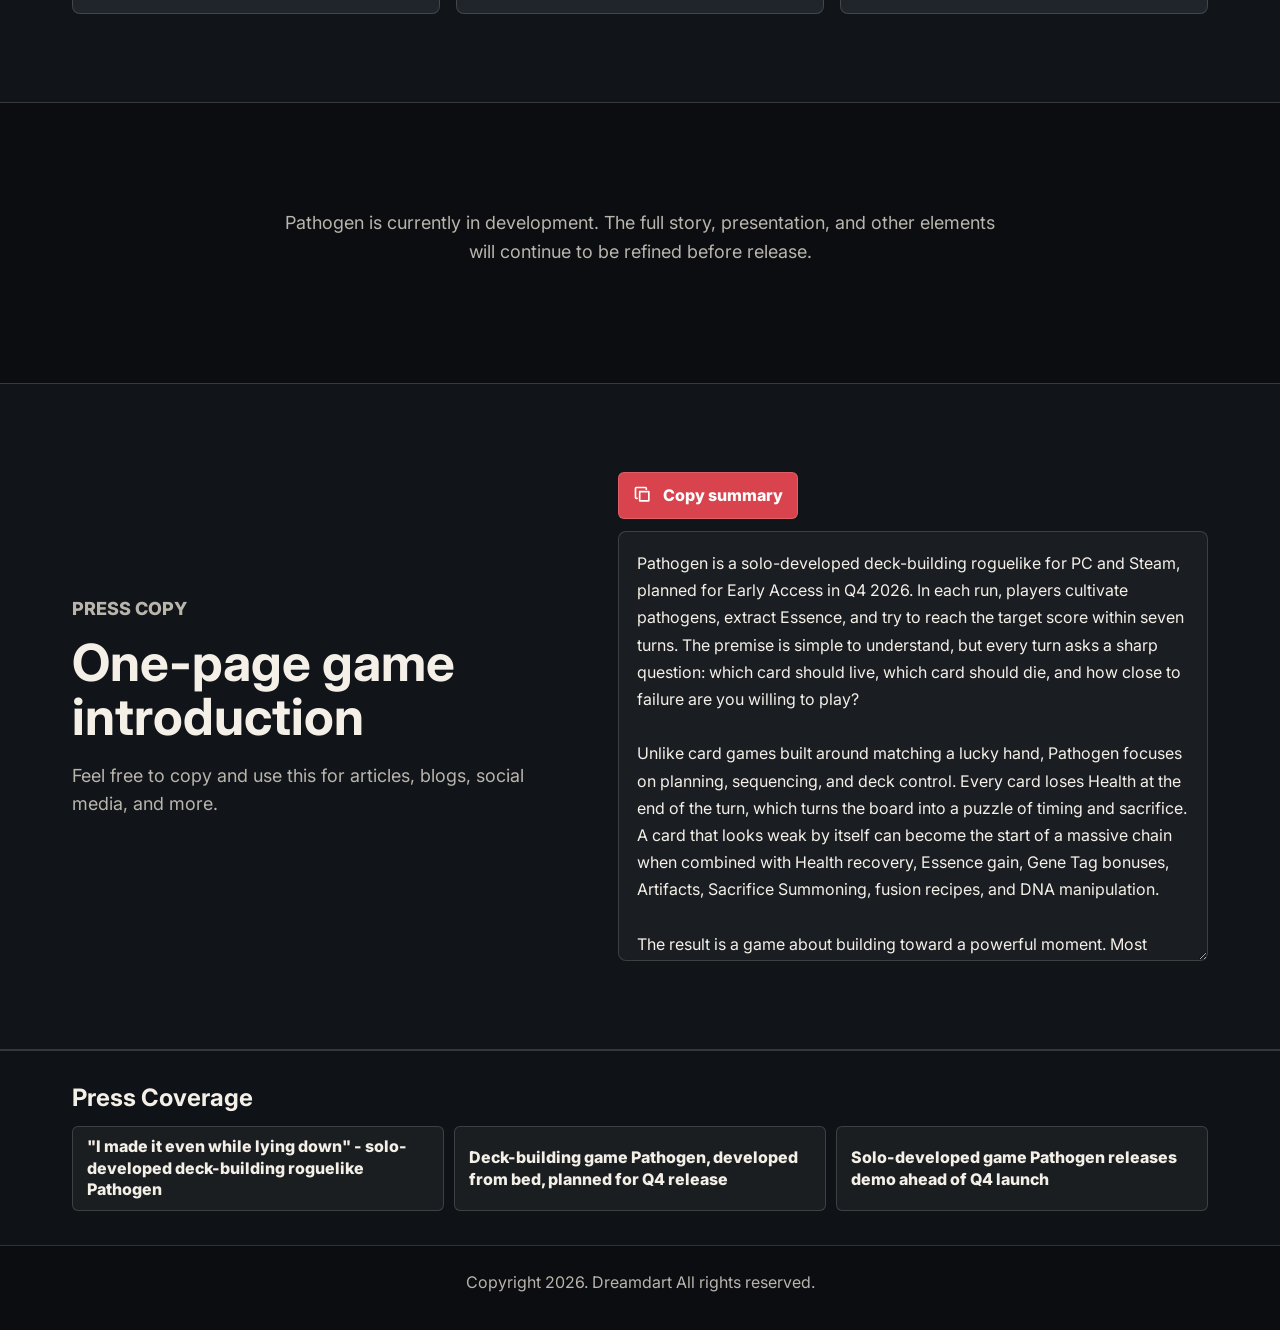
==== commit a77b6326: "보도 자료 추가" ====
--- a/index.html
+++ b/index.html
@@ -35,6 +35,7 @@
             <a class="button steam" href="https://store.steampowered.com/app/4718090/Pathogen/" target="_blank" rel="noreferrer" data-i18n="hero.steam"></a>
             <a class="button primary" href="#trailer" data-i18n="hero.trailer"></a>
             <a class="button secondary" href="#features" data-i18n="hero.features"></a>
+            <a class="button secondary" href="#coverage" data-i18n="hero.coverage"></a>
           </div>
           <dl class="hero-facts">
             <div>
@@ -179,6 +180,17 @@
       </section>
     </main>
 
+    <section id="coverage" class="coverage" aria-labelledby="coverage-title">
+      <div class="coverage-inner">
+        <h2 id="coverage-title" data-i18n="coverage.title"></h2>
+        <div class="coverage-links">
+          <a href="https://dpg.danawa.com/mobile/news/view?boardSeq=60&listSeq=6027862" target="_blank" rel="noreferrer" data-i18n="coverage.items.0"></a>
+          <a href="https://www.inven.co.kr/webzine/news/?news=317863" target="_blank" rel="noreferrer" data-i18n="coverage.items.1"></a>
+          <a href="https://gamefocus.co.kr/detail.php?number=177043" target="_blank" rel="noreferrer" data-i18n="coverage.items.2"></a>
+        </div>
+      </div>
+    </section>
+
     <div class="image-modal" id="imageModal" aria-hidden="true">
       <div class="image-modal-panel" role="dialog" aria-modal="true">
         <button class="modal-close" id="modalClose" type="button">×</button>
@@ -188,7 +200,7 @@
     </div>
 
     <footer class="footer">
-      <span data-i18n="footer"></span>
+      <span>Copyright 2026. Dreamdart All rights reserved.</span>
     </footer>
 
     <script src="script.js"></script>
--- a/styles.css
+++ b/styles.css
@@ -554,6 +554,47 @@
   text-align: center;
 }
 
+.coverage {
+  border-top: 1px solid var(--line);
+  background: #0f1216;
+}
+
+.coverage-inner {
+  width: min(1180px, 100%);
+  margin: 0 auto;
+  padding: 34px 22px;
+}
+
+.coverage h2 {
+  margin: 0 0 16px;
+  font-size: 24px;
+}
+
+.coverage-links {
+  display: grid;
+  grid-template-columns: repeat(3, minmax(0, 1fr));
+  gap: 10px;
+}
+
+.coverage-links a {
+  display: inline-flex;
+  align-items: center;
+  min-height: 42px;
+  border: 1px solid var(--line);
+  border-radius: 6px;
+  background: rgba(255, 255, 255, 0.05);
+  color: var(--text);
+  font-weight: 800;
+  padding: 9px 14px;
+  text-decoration: none;
+  line-height: 1.35;
+}
+
+.coverage-links a:hover {
+  border-color: var(--gold);
+  background: rgba(230, 182, 76, 0.14);
+}
+
 @media (max-width: 920px) {
   .hero-facts,
   .feature-grid,
@@ -566,6 +607,10 @@
     grid-template-columns: 1fr;
   }
 
+  .coverage-links {
+    grid-template-columns: 1fr;
+  }
+
   .hero-facts div {
     border-right: 0;
     border-bottom: 1px solid var(--line);
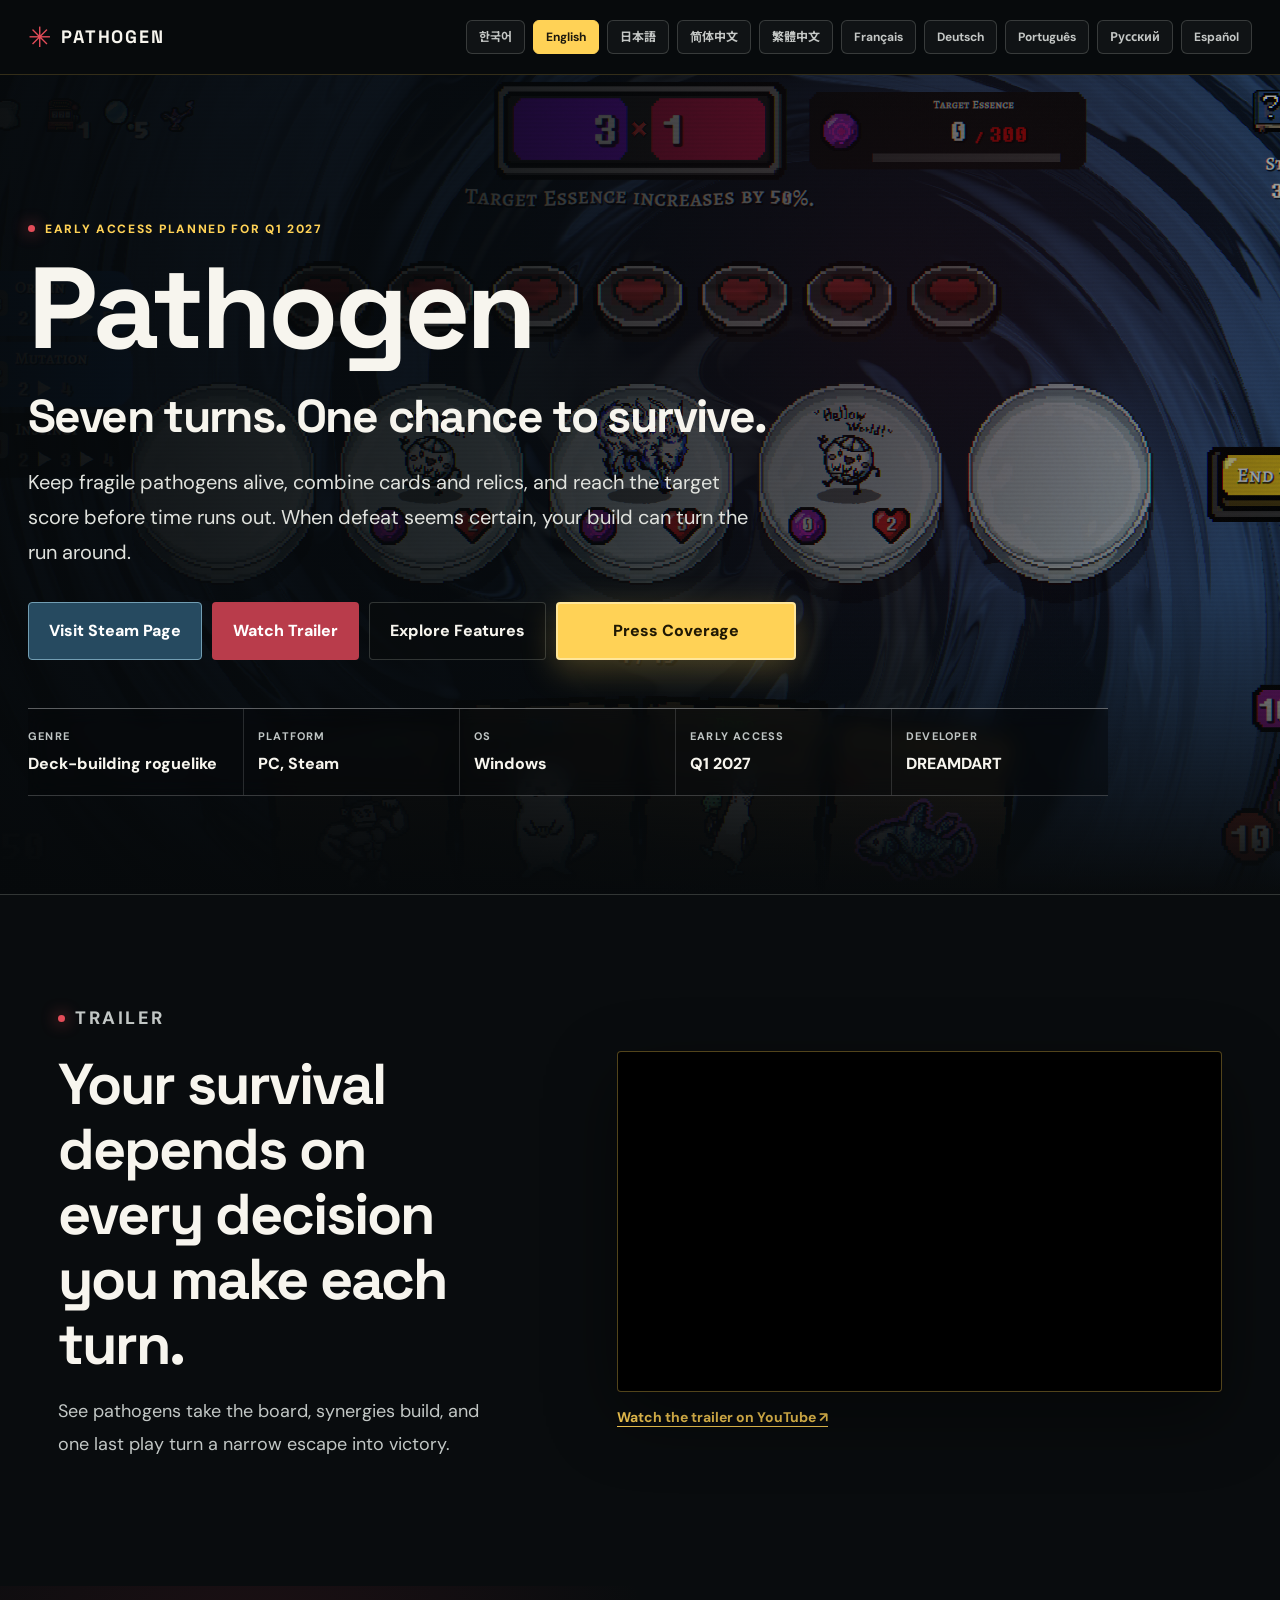
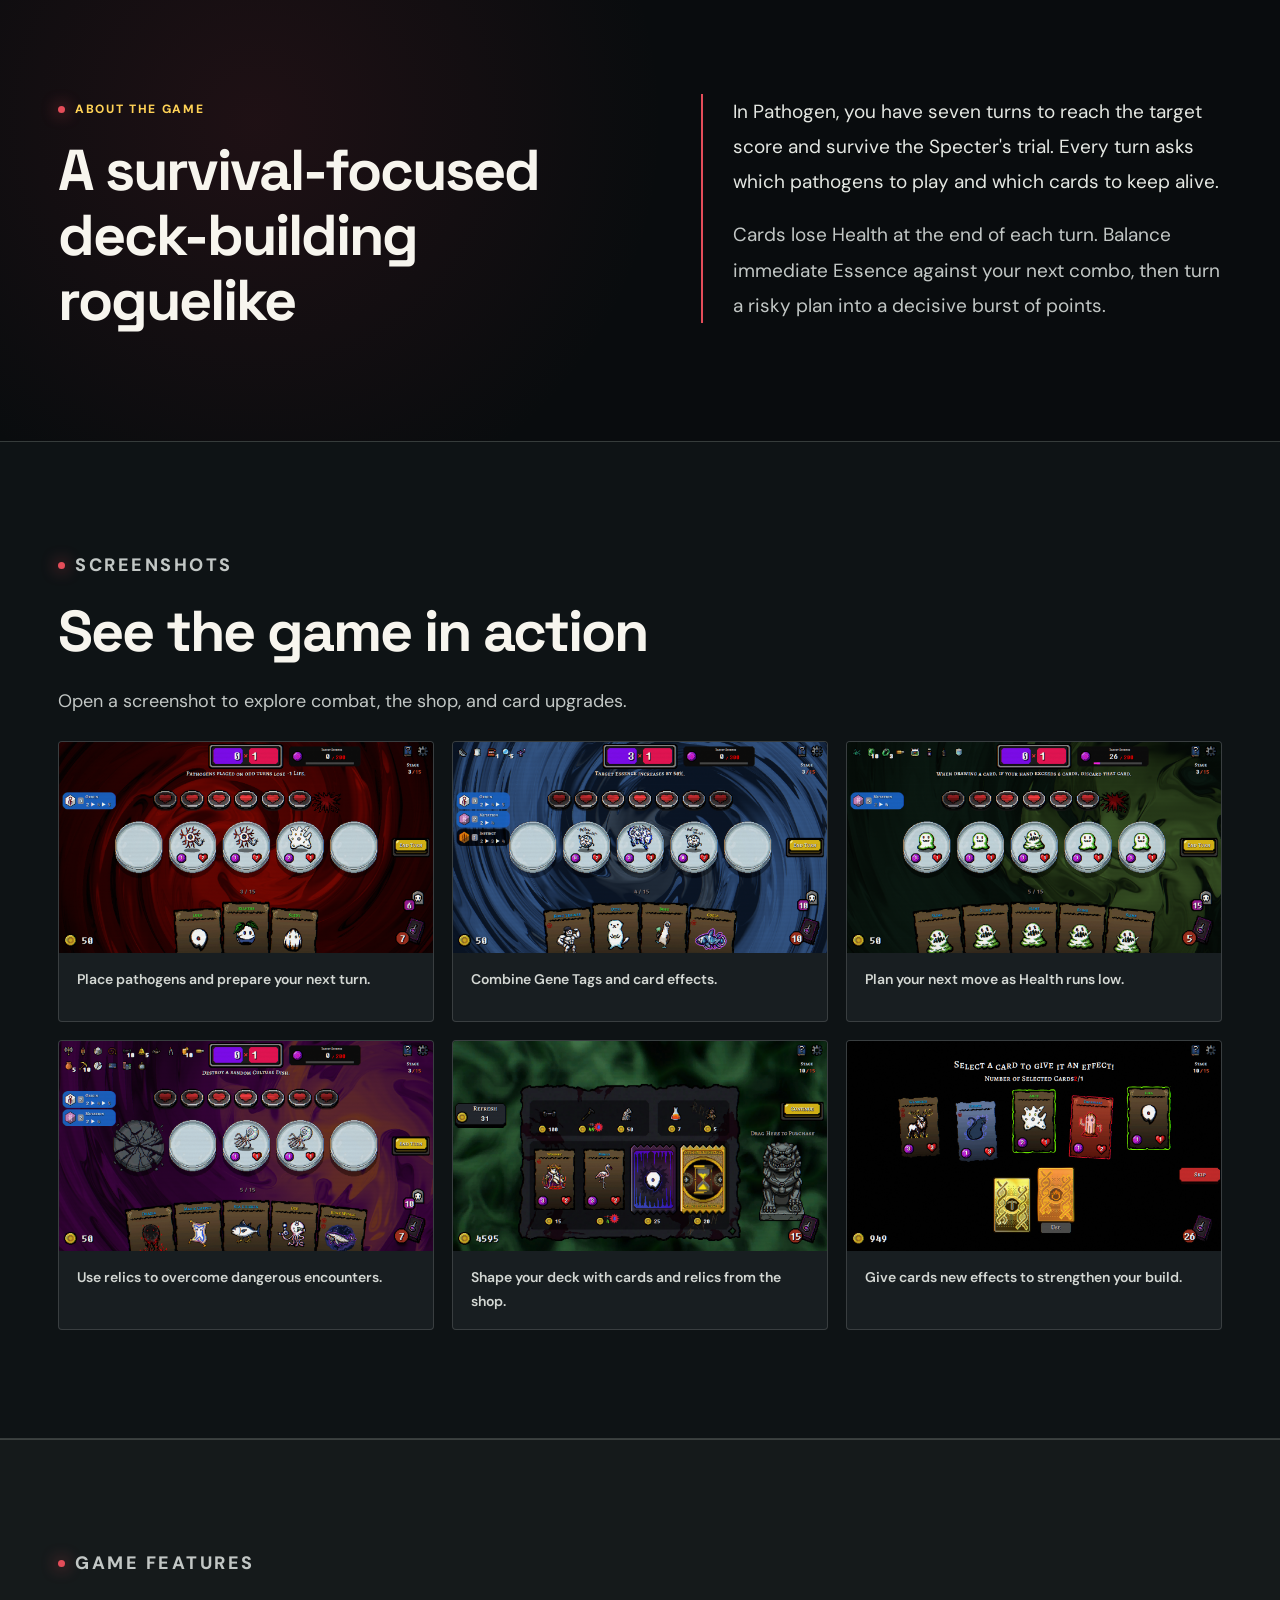
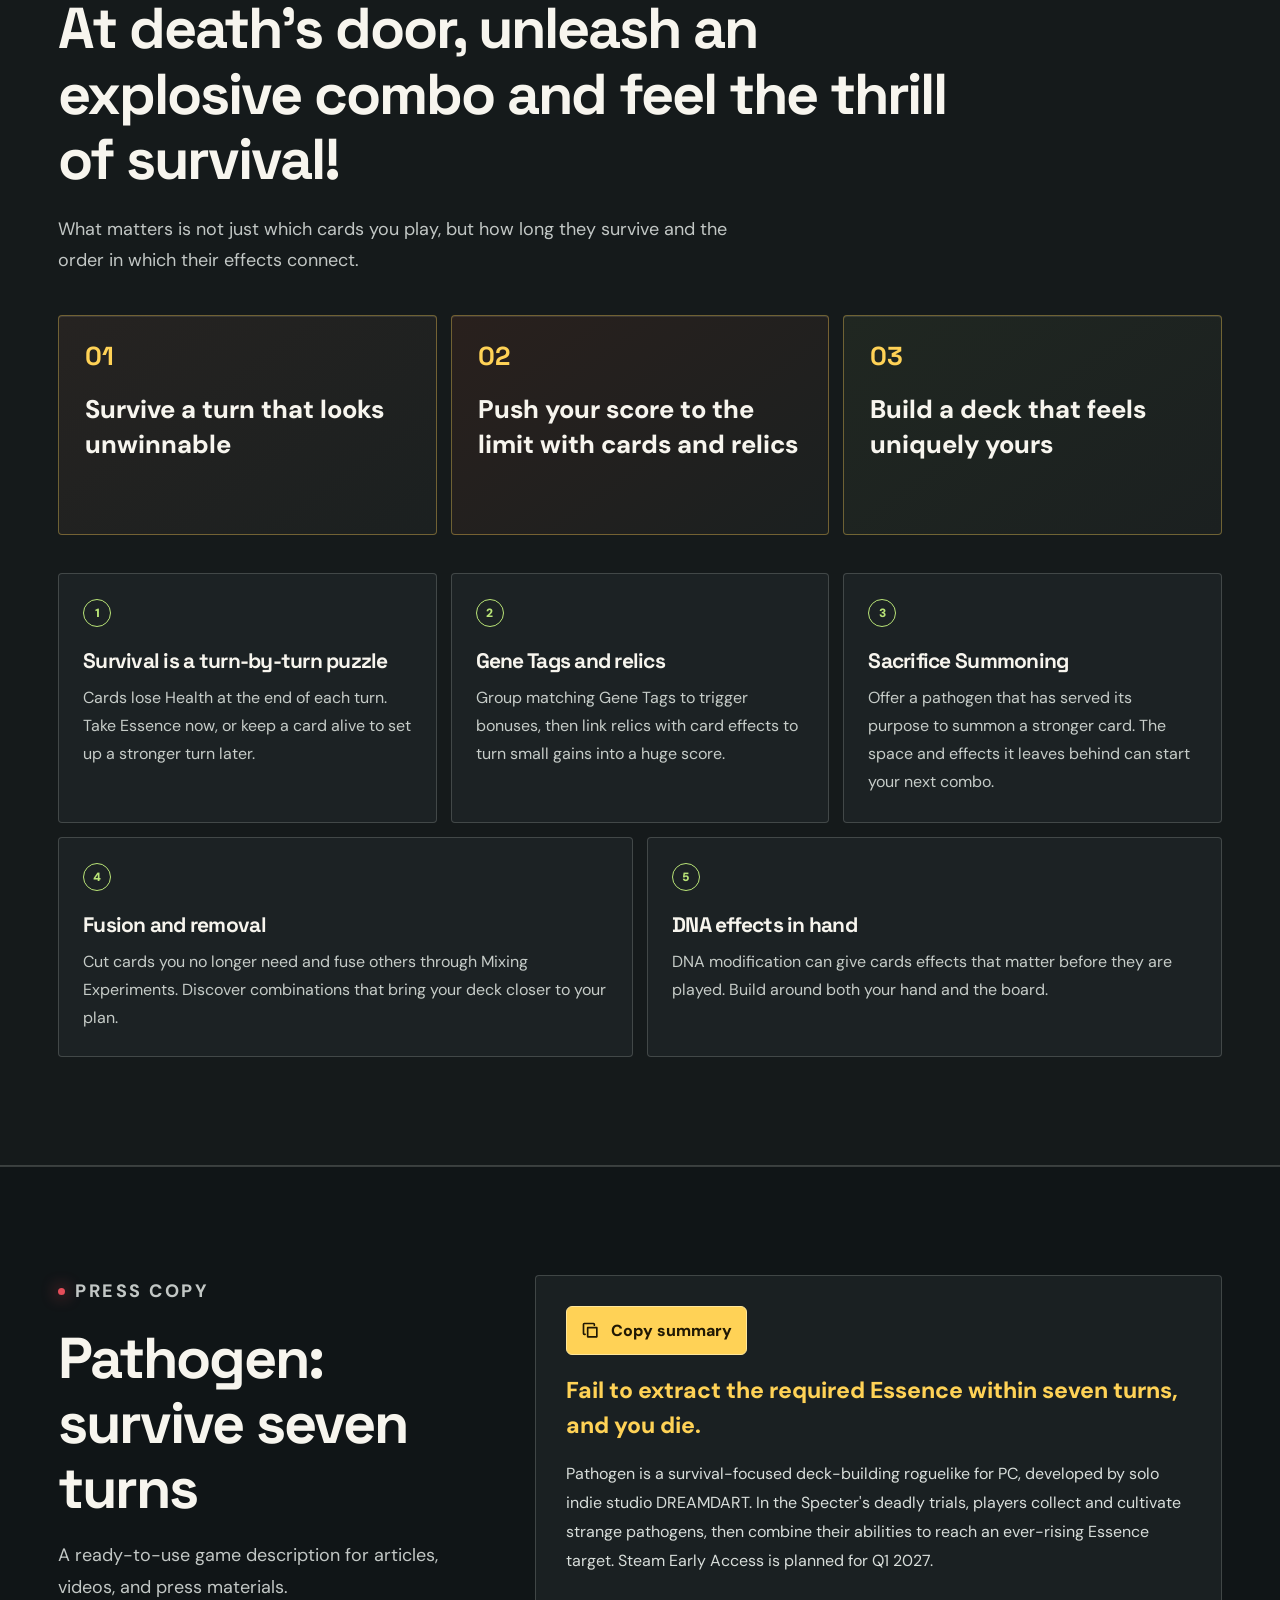
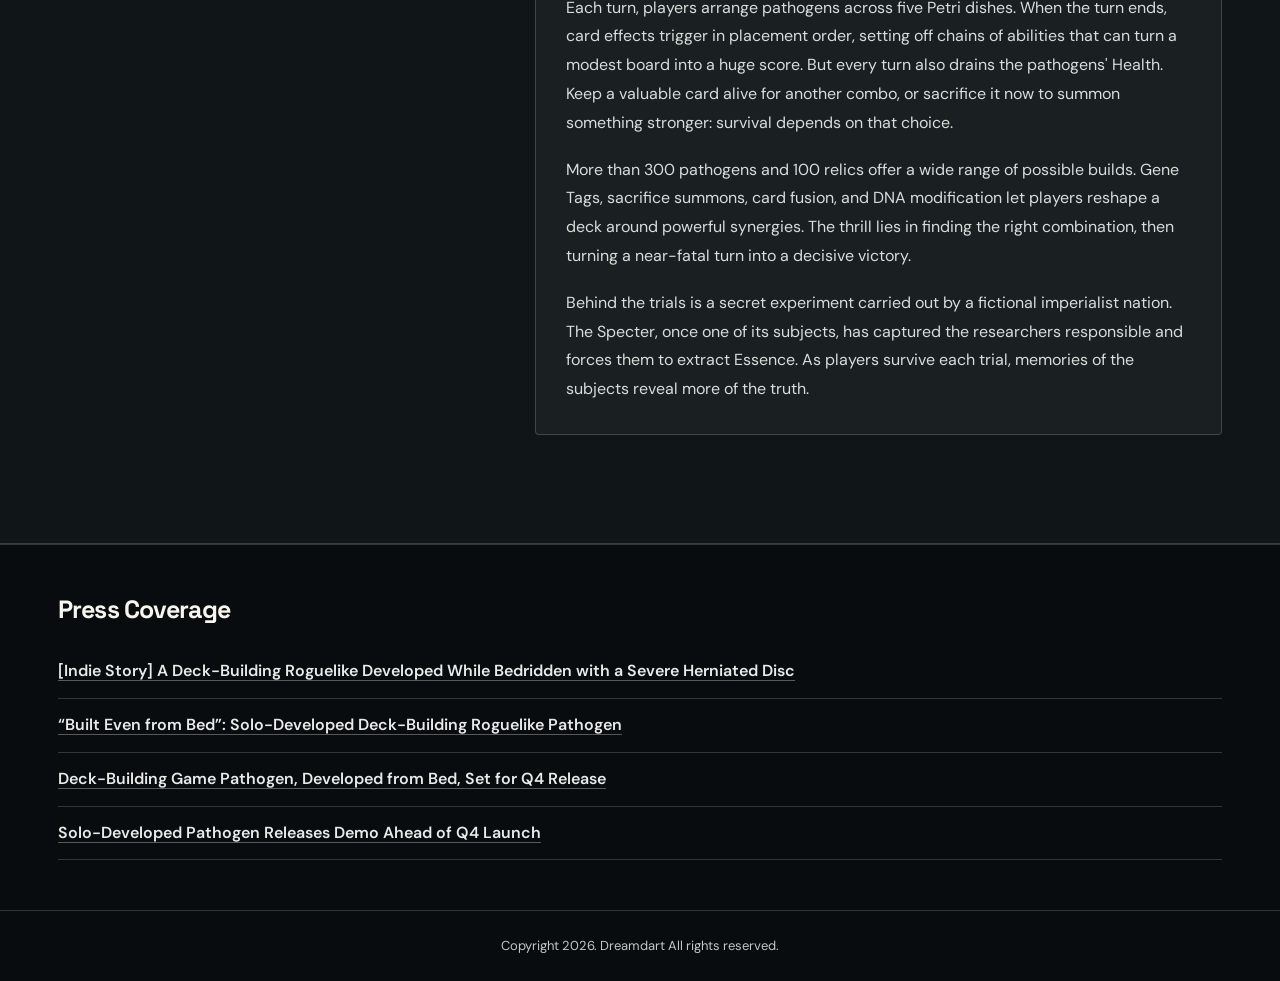
==== commit b0f4e0ec: "기사 변경" ====
--- a/index.html
+++ b/index.html
@@ -10,32 +10,34 @@
     >
     <link rel="preconnect" href="https://fonts.googleapis.com">
     <link rel="preconnect" href="https://fonts.gstatic.com" crossorigin>
-    <link
-      href="https://fonts.googleapis.com/css2?family=Inter:wght@400;500;600;700;800&display=swap"
-      rel="stylesheet"
-    >
+    <link href="https://fonts.googleapis.com/css2?family=DM+Sans:wght@400;500;600;700;800&family=Space+Grotesk:wght@500;600;700&family=Noto+Sans+KR:wght@400;500;600;700;800&family=Noto+Sans+JP:wght@400;500;600;700;800&family=Noto+Sans+SC:wght@400;500;600;700;800&family=Noto+Sans+TC:wght@400;500;600;700;800&display=swap" rel="stylesheet">
     <link rel="stylesheet" href="styles.css">
   </head>
   <body>
-    <header class="language-bar" aria-label="Language selector">
-      <nav class="language-list" id="languageList"></nav>
+    <a class="skip-link" href="#main" data-i18n="ui.skip"></a>
+    <header class="language-bar">
+      <div class="header-inner">
+        <a class="header-brand" href="#top" aria-label="Pathogen home"><span class="brand-mark" aria-hidden="true">✳</span> PATHOGEN</a>
+        <nav class="language-list" id="languageList" aria-label="Language selector"></nav>
+      </div>
     </header>
 
-    <main>
-      <section class="hero" aria-labelledby="hero-title">
+    <main id="main">
+      <section id="top" class="hero" aria-labelledby="hero-title">
         <div class="hero-media" aria-hidden="true">
-          <img src="assets/screenshots/screenshot0002.png" alt="">
+          <img src="assets/screenshots/English_2.png" alt="">
         </div>
         <div class="hero-shade"></div>
         <div class="hero-content">
           <p class="eyebrow" data-i18n="hero.kicker"></p>
           <h1 id="hero-title" data-i18n="hero.title"></h1>
+          <p class="hero-tagline" data-i18n="hero.tagline"></p>
           <p class="hero-copy" data-i18n="hero.copy"></p>
           <div class="hero-actions">
             <a class="button steam" href="https://store.steampowered.com/app/4718090/Pathogen/" target="_blank" rel="noreferrer" data-i18n="hero.steam"></a>
             <a class="button primary" href="#trailer" data-i18n="hero.trailer"></a>
             <a class="button secondary" href="#features" data-i18n="hero.features"></a>
-            <a class="button secondary" href="#coverage" data-i18n="hero.coverage"></a>
+            <a class="button press-highlight" href="#coverage" data-i18n="hero.coverage"></a>
           </div>
           <dl class="hero-facts">
             <div>
@@ -62,7 +64,21 @@
         </div>
       </section>
 
-      <section class="intro section-band">
+      <section id="trailer" class="section-inner trailer-layout" aria-labelledby="trailer-title">
+        <div>
+          <p class="eyebrow" data-i18n="trailerSection.kicker"></p>
+          <h2 id="trailer-title" data-i18n="trailerSection.title"></h2>
+          <p data-i18n="trailerSection.body"></p>
+        </div>
+        <div class="trailer-media">
+          <div class="video-frame">
+            <iframe data-youtube-id="dKhnJV5NCgE" title="Pathogen trailer" loading="lazy" referrerpolicy="strict-origin-when-cross-origin" allow="accelerometer; autoplay; clipboard-write; encrypted-media; gyroscope; picture-in-picture; web-share" allowfullscreen></iframe>
+          </div>
+          <a class="trailer-external" href="https://youtu.be/dKhnJV5NCgE" target="_blank" rel="noreferrer" data-i18n="trailerSection.link"></a>
+        </div>
+      </section>
+
+      <section class="intro">
         <div class="section-inner intro-grid">
           <div>
             <p class="eyebrow" data-i18n="overview.kicker"></p>
@@ -75,33 +91,14 @@
         </div>
       </section>
 
-      <section id="trailer" class="section-inner trailer-layout" aria-labelledby="trailer-title">
-        <div>
-          <p class="eyebrow" data-i18n="trailerSection.kicker"></p>
-          <h2 id="trailer-title" data-i18n="trailerSection.title"></h2>
-          <p data-i18n="trailerSection.body"></p>
-        </div>
-        <div class="video-frame">
-          <iframe
-            data-youtube-id="1TwyJMQPKNs"
-            title="Pathogen trailer"
-            referrerpolicy="strict-origin-when-cross-origin"
-            allow="accelerometer; autoplay; clipboard-write; encrypted-media; gyroscope; picture-in-picture; web-share"
-            allowfullscreen
-          ></iframe>
-        </div>
-      </section>
-
-      <section class="section-inner story-layout" aria-labelledby="story-title">
-        <div class="story-image">
-          <img src="assets/screenshots/screenshot0004.png" alt="Pathogen story event choice screen">
-        </div>
-        <div>
-          <p class="eyebrow" data-i18n="story.kicker"></p>
-          <h2 id="story-title" data-i18n="story.title"></h2>
-          <p data-i18n="story.body1"></p>
-          <p data-i18n="story.body2"></p>
-          <p class="note" data-i18n="story.note"></p>
+      <section class="gallery section-band" aria-labelledby="gallery-title">
+        <div class="section-inner">
+          <div class="section-heading compact">
+            <p class="eyebrow" data-i18n="gallery.kicker"></p>
+            <h2 id="gallery-title" data-i18n="gallery.title"></h2>
+            <p data-i18n="gallery.hint"></p>
+          </div>
+          <div class="gallery-grid" id="galleryGrid"></div>
         </div>
       </section>
 
@@ -109,54 +106,12 @@
         <div class="section-inner">
           <div class="section-heading">
             <p class="eyebrow" data-i18n="features.kicker"></p>
-            <h2 id="features-title" data-i18n-rich="features.title"></h2>
+            <h2 id="features-title" data-i18n="features.title"></h2>
             <p data-i18n="features.subtitle"></p>
           </div>
+          <div class="feature-highlights" id="featureHighlights"></div>
           <div class="feature-grid" id="featureGrid"></div>
         </div>
-      </section>
-
-      <section class="section-inner difference-layout" aria-labelledby="difference-title">
-        <div>
-          <p class="eyebrow" data-i18n="difference.kicker"></p>
-          <h2 id="difference-title" data-i18n="difference.title"></h2>
-          <p data-i18n="difference.subtitle"></p>
-        </div>
-        <div class="difference-list" id="differenceList"></div>
-      </section>
-
-      <section class="gallery section-band" aria-labelledby="gallery-title">
-        <div class="section-inner">
-          <div class="section-heading compact">
-            <p class="eyebrow" data-i18n="gallery.kicker"></p>
-            <h2 id="gallery-title" data-i18n="gallery.title"></h2>
-            <p data-i18n="gallery.hint"></p>
-          </div>
-          <div class="gallery-grid">
-            <figure>
-              <button class="gallery-button" type="button" data-gallery-image="assets/screenshots/screenshot0001.png">
-                <img src="assets/screenshots/screenshot0001.png" alt="Early Pathogen battle board">
-              </button>
-              <figcaption data-i18n="gallery.items.0"></figcaption>
-            </figure>
-            <figure>
-              <button class="gallery-button" type="button" data-gallery-image="assets/screenshots/screenshot0003.png">
-                <img src="assets/screenshots/screenshot0003.png" alt="Boss encounter in Pathogen">
-              </button>
-              <figcaption data-i18n="gallery.items.1"></figcaption>
-            </figure>
-            <figure>
-              <button class="gallery-button" type="button" data-gallery-image="assets/screenshots/screenshot0005.png">
-                <img src="assets/screenshots/screenshot0005.png" alt="DNA modification reward cards">
-              </button>
-              <figcaption data-i18n="gallery.items.2"></figcaption>
-            </figure>
-          </div>
-        </div>
-      </section>
-
-      <section class="section-inner cta" aria-labelledby="cta-title">
-        <p id="cta-title" data-i18n="cta.body"></p>
       </section>
 
       <section class="press section-band" aria-labelledby="press-title">
@@ -174,7 +129,7 @@
               </svg>
               <span data-copy-label data-i18n="press.button"></span>
             </button>
-            <textarea id="pressText" readonly></textarea>
+            <div class="press-body" id="pressText"></div>
           </div>
         </div>
       </section>
@@ -184,9 +139,10 @@
       <div class="coverage-inner">
         <h2 id="coverage-title" data-i18n="coverage.title"></h2>
         <div class="coverage-links">
-          <a href="https://dpg.danawa.com/mobile/news/view?boardSeq=60&listSeq=6027862" target="_blank" rel="noreferrer" data-i18n="coverage.items.0"></a>
-          <a href="https://www.inven.co.kr/webzine/news/?news=317863" target="_blank" rel="noreferrer" data-i18n="coverage.items.1"></a>
-          <a href="https://gamefocus.co.kr/detail.php?number=177043" target="_blank" rel="noreferrer" data-i18n="coverage.items.2"></a>
+          <a href="https://www.gamemeca.com/view.php?gid=1777944" target="_blank" rel="noreferrer" data-i18n="coverage.items.0"></a>
+          <a href="https://dpg.danawa.com/mobile/news/view?boardSeq=60&listSeq=6027862" target="_blank" rel="noreferrer" data-i18n="coverage.items.1"></a>
+          <a href="https://www.inven.co.kr/webzine/news/?news=317863" target="_blank" rel="noreferrer" data-i18n="coverage.items.2"></a>
+          <a href="https://gamefocus.co.kr/detail.php?number=177043" target="_blank" rel="noreferrer" data-i18n="coverage.items.3"></a>
         </div>
       </div>
     </section>
--- a/styles.css
+++ b/styles.css
@@ -145,31 +145,9 @@
   letter-spacing: 0;
 }
 
-.game-mix-title {
-  display: inline-flex;
-  flex-wrap: wrap;
-  gap: 0.18em;
-}
-
 .section-heading {
   max-width: 1120px;
   margin-bottom: 34px;
-}
-
-.mix-balatro {
-  color: #b58cff;
-}
-
-.mix-slay {
-  color: #ff5d5d;
-}
-
-.mix-yugioh {
-  color: #ffdf5d;
-}
-
-.mix-plus {
-  color: var(--muted);
 }
 
 h3 {
@@ -227,6 +205,23 @@
   background: rgba(255, 255, 255, 0.08);
 }
 
+.button.press-highlight {
+  min-width: 230px;
+  min-height: 58px;
+  padding: 14px 34px;
+  background: #ffd44f;
+  border: 2px solid #fff0a3;
+  color: #201800;
+  box-shadow: 0 18px 44px rgba(255, 212, 79, 0.45);
+  font-size: 17px;
+}
+
+.button.press-highlight:hover,
+.button.press-highlight:focus-visible {
+  background: #ffe577;
+  transform: translateY(-2px);
+}
+
 .hero-facts {
   display: grid;
   grid-template-columns: repeat(5, minmax(0, 1fr));
@@ -270,7 +265,6 @@
 }
 
 .intro-grid,
-.story-layout,
 .difference-layout,
 .trailer-layout,
 .press-layout {
@@ -281,12 +275,10 @@
 }
 
 .intro-copy p,
-.story-layout p,
 .difference-layout p,
 .trailer-layout p,
 .press-layout p,
-.section-heading p,
-.cta p {
+.section-heading p {
   color: var(--muted);
   font-size: 18px;
 }
@@ -309,23 +301,6 @@
   border: 0;
 }
 
-.story-image {
-  border: 1px solid var(--line);
-  background: var(--panel);
-  box-shadow: 0 24px 70px var(--shadow);
-}
-
-.story-image img {
-  width: 100%;
-  aspect-ratio: 16 / 9;
-  object-fit: cover;
-}
-
-.note {
-  border-left: 4px solid var(--gold);
-  padding-left: 16px;
-}
-
 .section-heading.compact {
   margin-bottom: 24px;
 }
@@ -334,6 +309,28 @@
   display: grid;
   grid-template-columns: repeat(4, minmax(0, 1fr));
   gap: 14px;
+}
+
+.feature-highlights {
+  display: grid;
+  grid-template-columns: repeat(3, minmax(0, 1fr));
+  gap: 16px;
+  margin-bottom: 26px;
+}
+
+.feature-highlight {
+  display: flex;
+  align-items: center;
+  min-height: 170px;
+  padding: 24px;
+  border: 1px solid rgba(255, 212, 79, 0.75);
+  border-radius: 8px;
+  background: linear-gradient(145deg, rgba(230, 182, 76, 0.2), rgba(217, 67, 78, 0.08));
+  box-shadow: inset 0 1px 0 rgba(255, 255, 255, 0.1);
+  color: #fff2bf;
+  font-size: clamp(19px, 2vw, 25px);
+  font-weight: 800;
+  line-height: 1.35;
 }
 
 .feature-card,
@@ -435,15 +432,6 @@
   color: var(--muted);
   font-size: 14px;
   font-weight: 700;
-}
-
-.cta {
-  text-align: center;
-}
-
-.cta p {
-  max-width: 720px;
-  margin: 18px auto 28px;
 }
 
 .press-copy {
@@ -598,9 +586,9 @@
 @media (max-width: 920px) {
   .hero-facts,
   .feature-grid,
+  .feature-highlights,
   .gallery-grid,
   .intro-grid,
-  .story-layout,
   .difference-layout,
   .trailer-layout,
   .press-layout {
@@ -648,3 +636,372 @@
     right: 8px;
   }
 }
+
+/* Editorial layout */
+:root {
+  --bg: #090c0e;
+  --panel: #151a1d;
+  --panel-2: #1c2225;
+  --text: #f7f5ee;
+  --muted: #c2c7c5;
+  --line: rgba(235, 240, 231, 0.18);
+  --red: #e44d59;
+  --gold: #ffd256;
+  --green: #b9e477;
+  --blue: #82bfd1;
+}
+
+body {
+  font-family: "DM Sans", "Noto Sans KR", system-ui, sans-serif;
+  line-height: 1.7;
+  background: var(--bg);
+}
+
+:lang(ko) body {
+  font-family: "Noto Sans KR", "DM Sans", system-ui, sans-serif;
+  word-break: keep-all;
+}
+
+:lang(ja) body { font-family: "Noto Sans JP", "DM Sans", system-ui, sans-serif; word-break: keep-all; }
+:lang(zh-CN) body { font-family: "Noto Sans SC", "DM Sans", system-ui, sans-serif; word-break: keep-all; }
+:lang(zh-TW) body { font-family: "Noto Sans TC", "DM Sans", system-ui, sans-serif; word-break: keep-all; }
+
+h1, h2, h3, .header-brand, .hero-tagline {
+  font-family: "Space Grotesk", "Noto Sans KR", system-ui, sans-serif;
+  letter-spacing: -0.035em;
+}
+
+.skip-link {
+  position: fixed;
+  top: -60px;
+  left: 16px;
+  z-index: 90;
+  padding: 10px 16px;
+  background: var(--gold);
+  color: #15120a;
+}
+
+.skip-link:focus { top: 12px; }
+
+:focus-visible {
+  outline: 2px solid var(--gold);
+  outline-offset: 3px;
+}
+
+[id] { scroll-margin-top: 86px; }
+
+.language-bar {
+  background: rgba(8, 11, 13, 0.94);
+  border-bottom: 1px solid rgba(255, 210, 86, 0.18);
+}
+
+.header-inner {
+  display: flex;
+  align-items: center;
+  gap: 32px;
+  width: min(1320px, 100%);
+  min-height: 74px;
+  margin: auto;
+  padding: 0 28px;
+}
+
+.header-brand {
+  flex: 0 0 auto;
+  display: inline-flex;
+  align-items: center;
+  gap: 8px;
+  color: var(--text);
+  text-decoration: none;
+  font-size: 18px;
+  font-weight: 700;
+  letter-spacing: 0.1em;
+}
+
+.brand-mark { color: var(--red); font-size: 28px; line-height: 1; }
+
+.language-list {
+  justify-content: flex-end;
+  max-width: none;
+  min-width: 0;
+  margin: 0 0 0 auto;
+  padding: 12px 0;
+}
+
+.language-list button {
+  min-height: 34px;
+  padding: 5px 12px;
+  border-radius: 6px;
+  color: #c4c7c5;
+  font-size: 12px;
+  font-weight: 700;
+  white-space: nowrap;
+}
+
+.language-list button:hover,
+.language-list button.is-active {
+  border-color: var(--gold);
+  background: var(--gold);
+  color: #1c180d;
+}
+
+.hero {
+  min-height: min(820px, calc(100svh - 74px));
+  align-items: center;
+  isolation: isolate;
+  border-bottom: 1px solid var(--line);
+}
+
+.hero-media img { object-position: center 42%; }
+
+.hero-shade {
+  background:
+    linear-gradient(90deg, rgba(6, 9, 11, 0.96) 0%, rgba(6, 9, 11, 0.84) 38%, rgba(6, 9, 11, 0.34) 100%),
+    linear-gradient(0deg, #090c0e 0%, transparent 38%),
+    radial-gradient(circle at 70% 30%, rgba(135, 19, 43, 0.22), transparent 40%);
+}
+
+.hero-content {
+  width: min(1320px, 100%);
+  padding: 96px 28px 56px;
+}
+
+.eyebrow {
+  display: inline-flex;
+  align-items: center;
+  gap: 10px;
+  margin-bottom: 18px;
+  color: var(--gold);
+  font-size: 12px;
+  font-weight: 800;
+  letter-spacing: 0.14em;
+  text-transform: uppercase;
+}
+
+.eyebrow::before {
+  content: "";
+  width: 7px;
+  height: 7px;
+  border-radius: 50%;
+  background: var(--red);
+  box-shadow: 0 0 16px var(--red);
+}
+
+h1 { font-size: clamp(70px, 9vw, 138px); line-height: 0.9; }
+h2 { max-width: 900px; font-size: clamp(36px, 4.5vw, 64px); line-height: 1.13; }
+h3 { font-size: 21px; line-height: 1.3; }
+
+.hero-tagline {
+  max-width: 760px;
+  margin: 28px 0 0;
+  color: var(--text);
+  font-size: clamp(26px, 3.6vw, 48px);
+  font-weight: 700;
+  line-height: 1.18;
+}
+
+.hero-copy {
+  max-width: 720px;
+  margin-top: 22px;
+  color: #e0e2dd;
+  font-size: clamp(17px, 1.7vw, 20px);
+  line-height: 1.75;
+}
+
+.hero-actions { gap: 10px; margin: 32px 0 0; }
+
+.button {
+  min-height: 54px;
+  padding: 13px 20px;
+  border: 1px solid transparent;
+  border-radius: 4px;
+  line-height: 1.3;
+  text-align: center;
+  transition: transform 160ms ease, background 160ms ease, border-color 160ms ease;
+}
+
+.button:hover { transform: translateY(-2px); }
+
+.button.steam {
+  min-height: 54px;
+  padding: 13px 20px;
+  border-color: #729eb3;
+  background: #264a60;
+  box-shadow: none;
+}
+
+.button.primary { background: #b93c4b; box-shadow: none; }
+.button.secondary { background: rgba(9, 12, 14, 0.7); }
+
+.button.press-highlight {
+  min-width: 240px;
+  min-height: 58px;
+  padding: 13px 30px;
+  border-color: #ffe699;
+  background: var(--gold);
+  box-shadow: 0 10px 34px rgba(255, 210, 86, 0.26);
+  color: #201804;
+  font-size: 16px;
+}
+
+.hero-facts {
+  max-width: 1080px;
+  margin-top: 48px;
+  border: 0;
+  border-top: 1px solid rgba(255,255,255,0.35);
+  border-bottom: 1px solid rgba(255,255,255,0.2);
+  background: rgba(6, 9, 11, 0.42);
+  backdrop-filter: blur(10px);
+}
+
+.hero-facts div { padding: 18px 14px; border-color: rgba(255,255,255,0.14); }
+.hero-facts div:first-child { padding-left: 0; }
+.hero-facts dt { color: #bfc5c4; font-size: 11px; letter-spacing: 0.11em; }
+.hero-facts dd { color: var(--text); font-size: 16px; }
+
+.section-band { background: #101517; border-block-color: var(--line); }
+.section-inner { width: min(1220px, 100%); padding: 108px 28px; }
+.section-heading { max-width: 890px; margin-bottom: 38px; }
+.section-heading p:last-child { max-width: 700px; margin: 22px 0 0; line-height: 1.75; }
+
+.gallery { background: #0e1315; }
+.gallery-grid { gap: 18px; }
+.gallery figure {
+  border-color: rgba(255,255,255,0.14);
+  border-radius: 4px;
+  background: #181e21;
+  transition: border-color 160ms ease, transform 160ms ease;
+}
+.gallery figure:hover { border-color: rgba(255,210,86,0.58); transform: translateY(-3px); }
+.gallery figure img { aspect-ratio: 16 / 9; }
+.gallery figcaption { min-height: 68px; padding: 15px 18px; color: #d3d7d3; font-size: 14px; font-weight: 600; }
+
+.intro {
+  position: relative;
+  background: radial-gradient(circle at 20% 30%, rgba(144, 40, 55, 0.16), transparent 38%), var(--bg);
+}
+.intro-grid { grid-template-columns: minmax(0, 1fr) minmax(0, 0.9fr); align-items: start; }
+.intro h2 { max-width: 630px; }
+.intro-copy { border-left: 2px solid var(--red); padding-left: 30px; }
+.intro-copy p { margin: 0 0 18px; color: #e4e7e2; font-size: 19px; line-height: 1.85; }
+.intro-copy p:last-child { margin-bottom: 0; color: var(--muted); }
+
+.feature-band { background: #151a1b; }
+.feature-highlights { gap: 14px; margin-bottom: 38px; }
+.feature-highlight {
+  position: relative;
+  display: block;
+  min-height: 220px;
+  margin: 0;
+  padding: 76px 26px 26px;
+  border: 1px solid rgba(255,210,86,0.36);
+  border-radius: 4px;
+  background: linear-gradient(145deg, #262321, #1b2020);
+  color: var(--text);
+  font-size: clamp(20px, 2vw, 27px);
+  line-height: 1.4;
+}
+.feature-highlight::before {
+  position: absolute;
+  top: 22px;
+  left: 26px;
+  color: var(--gold);
+  font-family: "Space Grotesk", sans-serif;
+  font-size: 26px;
+  font-weight: 700;
+}
+.feature-highlight:nth-child(1)::before { content: "01"; }
+.feature-highlight:nth-child(2)::before { content: "02"; }
+.feature-highlight:nth-child(3)::before { content: "03"; }
+.feature-highlight:nth-child(2) { background: linear-gradient(145deg, #29201d, #1b2020); }
+.feature-highlight:nth-child(3) { background: linear-gradient(145deg, #202721, #1b2020); }
+
+.feature-grid { grid-template-columns: repeat(6, minmax(0, 1fr)); gap: 14px; }
+.feature-card { grid-column: span 2; min-height: 250px; padding: 24px; border-radius: 4px; background: #1c2224; }
+.feature-card:nth-child(n+4) { grid-column: span 3; min-height: 210px; }
+.feature-card .number { width: 28px; height: 28px; margin-bottom: 20px; background: transparent; border: 1px solid var(--green); color: var(--green); font-size: 12px; }
+.feature-card h3 { color: var(--text); }
+.feature-card p { color: #c6ccc8; line-height: 1.75; }
+
+.trailer-layout { align-items: center; }
+.trailer-layout h2 { max-width: 460px; }
+.trailer-layout p:last-child { max-width: 440px; line-height: 1.8; }
+.video-frame { border-radius: 4px; border-color: rgba(255,210,86,0.32); }
+.trailer-external { display: inline-block; margin-top: 14px; color: var(--gold); font-size: 14px; font-weight: 700; text-underline-offset: 4px; }
+
+.press { background: #101517; }
+.press-layout { align-items: start; grid-template-columns: minmax(0, 0.75fr) minmax(0, 1.25fr); }
+.press-layout h2 { max-width: 430px; }
+.press-layout p { line-height: 1.8; }
+.press-copy { gap: 18px; border: 1px solid var(--line); border-radius: 4px; padding: 30px; background: #1a2022; }
+.icon-button { min-height: 46px; border-color: #ffe699; background: var(--gold); color: #201804; }
+.icon-button:hover { background: #ffe184; }
+.press-body { color: #d8ddda; font-size: 16px; line-height: 1.85; }
+.press-body p { margin: 0 0 18px; color: inherit; font-size: inherit; }
+.press-body p:last-child { margin-bottom: 0; }
+.press-body .press-lead { color: var(--gold); font-size: clamp(19px, 2vw, 23px); font-weight: 800; line-height: 1.5; }
+
+.coverage { background: #090c0e; }
+.coverage-inner { width: min(1220px, 100%); padding: 50px 28px; }
+.coverage h2 { margin-bottom: 22px; font-size: 25px; }
+.coverage-links { grid-template-columns: 1fr; gap: 0; }
+.coverage-links a { display: block; min-height: 0; padding: 14px 0; border: 0; border-bottom: 1px solid var(--line); border-radius: 0; background: transparent; color: #e7eae7; font-size: 16px; font-weight: 600; line-height: 1.55; text-decoration: underline; text-decoration-color: rgba(231,234,231,0.35); text-underline-offset: 4px; }
+.coverage-links a::after { content: none; }
+.coverage-links a:hover, .coverage-links a:focus-visible { color: var(--gold); background: transparent; text-decoration-color: currentColor; }
+.footer { padding: 24px; font-size: 13px; }
+
+@media (max-width: 1020px) {
+  .header-inner { gap: 14px; }
+  .feature-highlight { min-height: 250px; }
+}
+
+@media (max-width: 920px) {
+  .hero { min-height: 780px; }
+  .hero-facts { grid-template-columns: repeat(3, minmax(0, 1fr)); }
+  .hero-facts div { border-bottom: 1px solid var(--line); }
+  .gallery-grid { grid-template-columns: repeat(2, minmax(0, 1fr)); }
+  .intro-grid, .trailer-layout, .press-layout { grid-template-columns: 1fr; }
+  .feature-highlights { grid-template-columns: 1fr; }
+  .feature-highlight { min-height: 0; padding: 72px 24px 25px; }
+  .feature-grid { grid-template-columns: repeat(2, minmax(0, 1fr)); }
+  .feature-card, .feature-card:nth-child(n+4) { grid-column: auto; min-height: 0; }
+  .coverage-links { grid-template-columns: 1fr; }
+}
+
+@media (max-width: 600px) {
+  .header-inner { min-height: 60px; padding: 0 16px; }
+  .header-brand { font-size: 14px; }
+  .brand-mark { font-size: 22px; }
+  .language-list { gap: 6px; }
+  .language-list { justify-content: flex-start; }
+  .language-list button { font-size: 11px; padding: 4px 9px; }
+  .hero { min-height: 0; }
+  .hero-media img { object-position: 58% center; }
+  .hero-content { padding: 96px 16px 38px; }
+  h1 { font-size: clamp(54px, 15vw, 78px); }
+  h2 { font-size: clamp(32px, 9vw, 44px); }
+  .hero-tagline { margin-top: 20px; font-size: clamp(25px, 7vw, 34px); }
+  .hero-copy { font-size: 16px; }
+  .hero-actions { display: grid; grid-template-columns: repeat(2, minmax(0, 1fr)); }
+  .button, .button.steam { width: 100%; min-height: 54px; padding: 10px 12px; font-size: 13px; }
+  .button.press-highlight { grid-column: 1 / -1; min-width: 0; font-size: 15px; }
+  .hero-facts { grid-template-columns: repeat(2, minmax(0, 1fr)); margin-top: 36px; }
+  .hero-facts div { padding: 12px; }
+  .hero-facts div:first-child { padding-left: 12px; }
+  .hero-facts div:last-child { grid-column: 1 / -1; }
+  .hero-facts dd { font-size: 14px; }
+  .section-inner { padding: 72px 16px; }
+  .gallery-grid, .feature-grid { grid-template-columns: 1fr; }
+  .intro-copy { padding-left: 20px; }
+  .intro-copy p { font-size: 17px; }
+  .press-copy { padding: 20px; }
+  .coverage-inner { padding: 42px 16px; }
+}
+
+@media print {
+  .skip-link { display: none; }
+}
+
+@media (prefers-reduced-motion: reduce) {
+  html { scroll-behavior: auto; }
+  *, *::before, *::after { transition-duration: 0.01ms !important; }
+}
